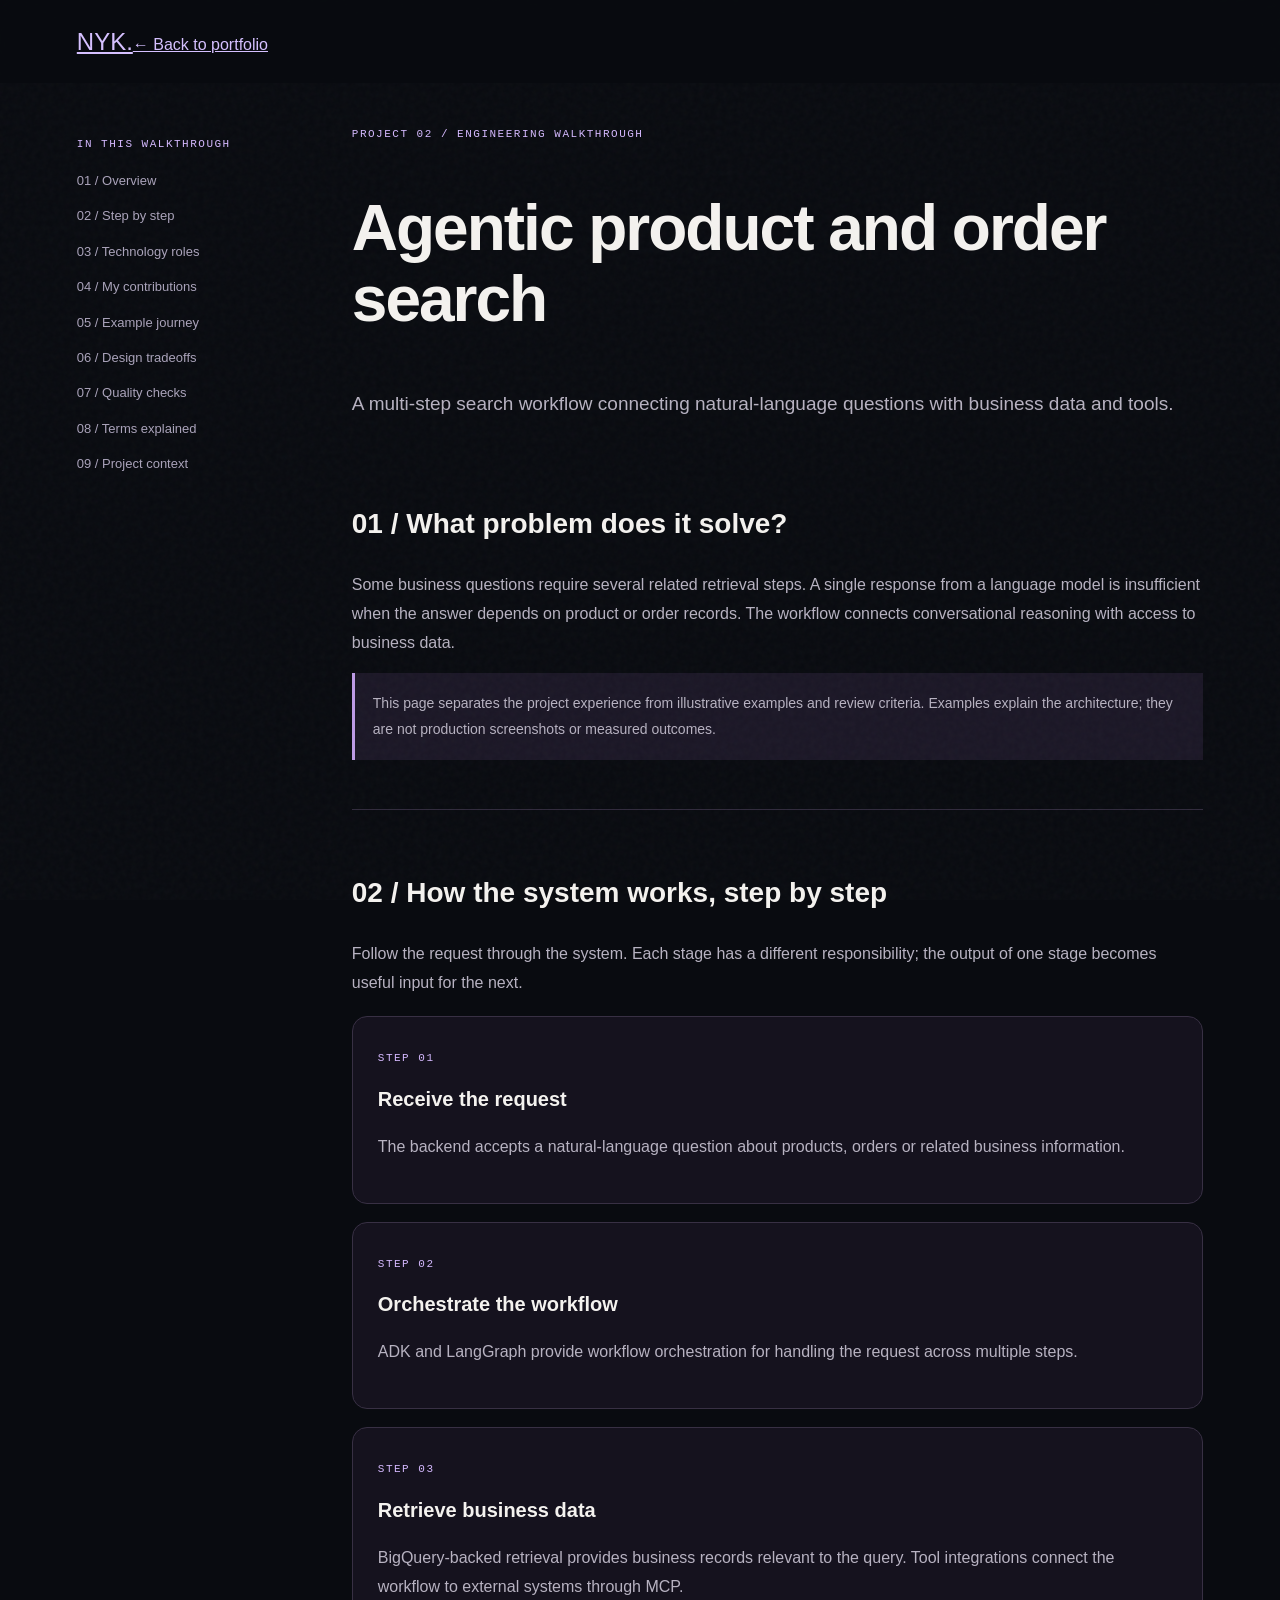
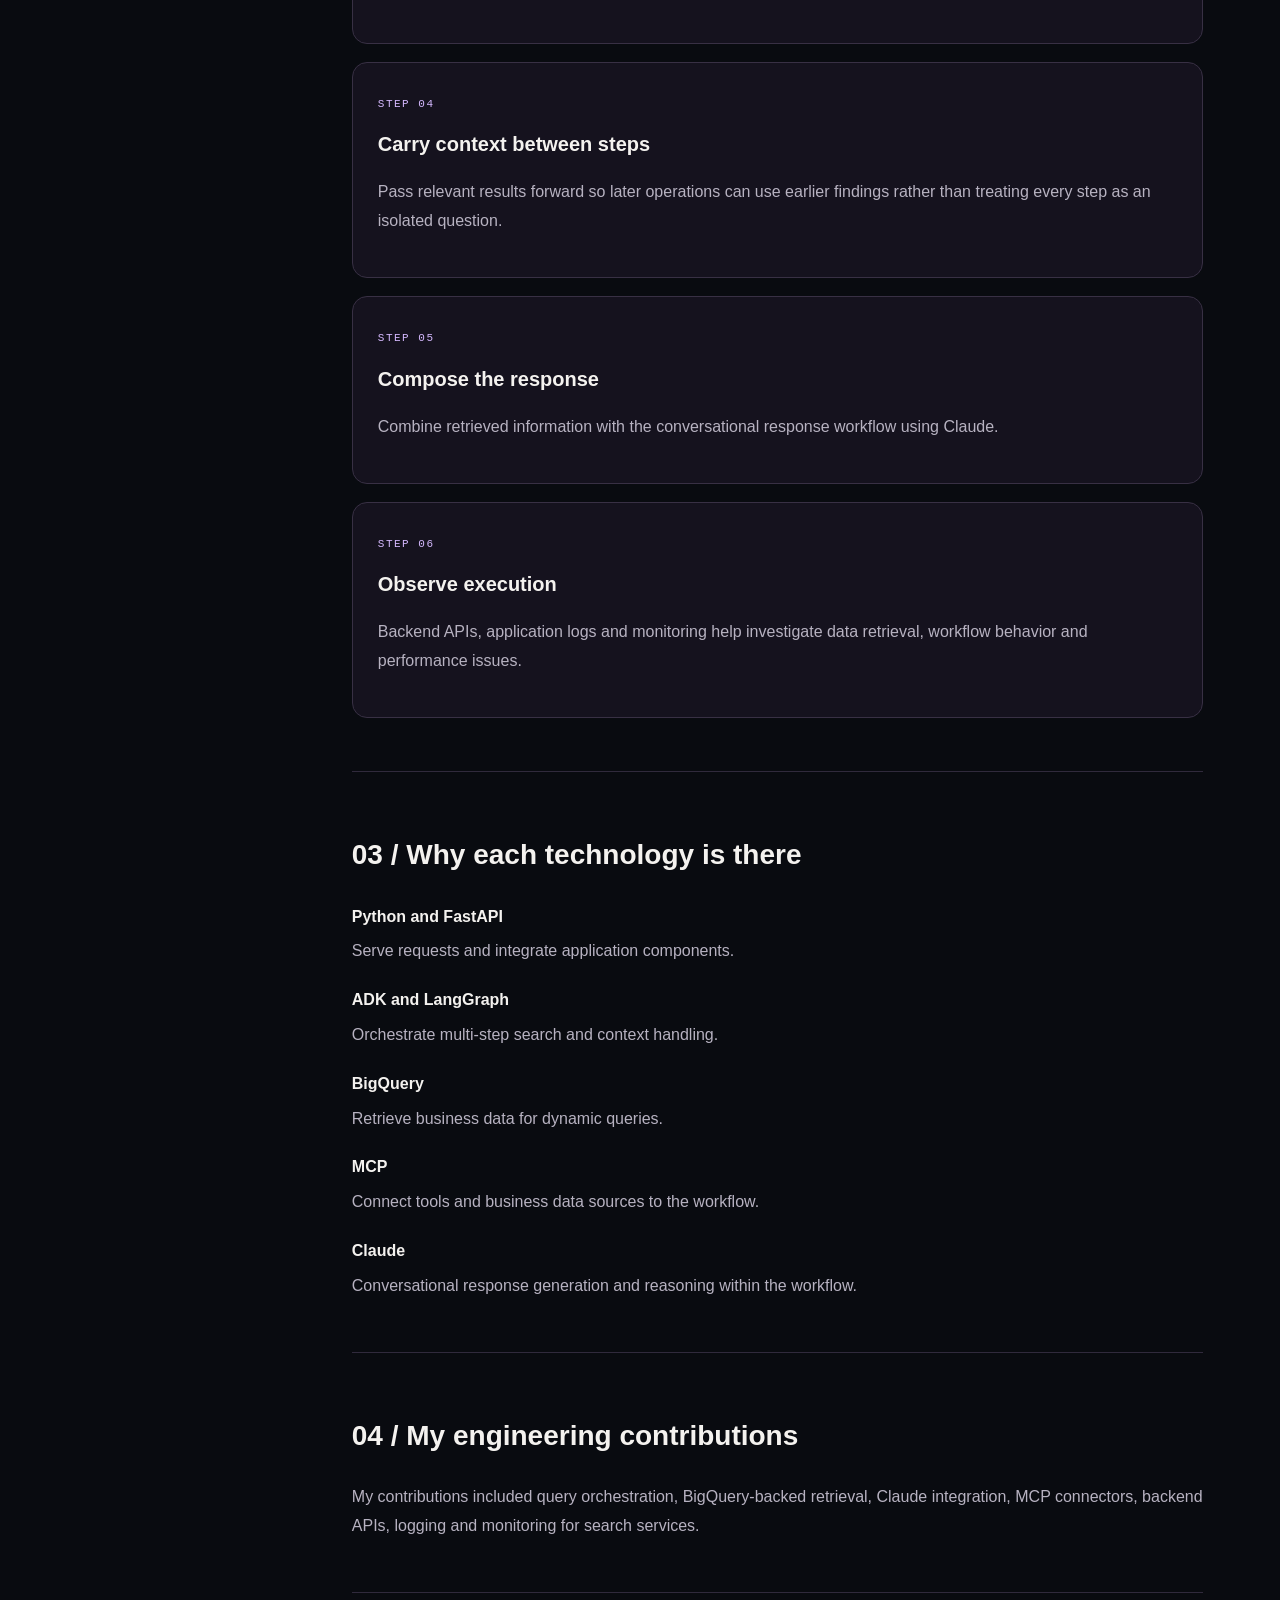
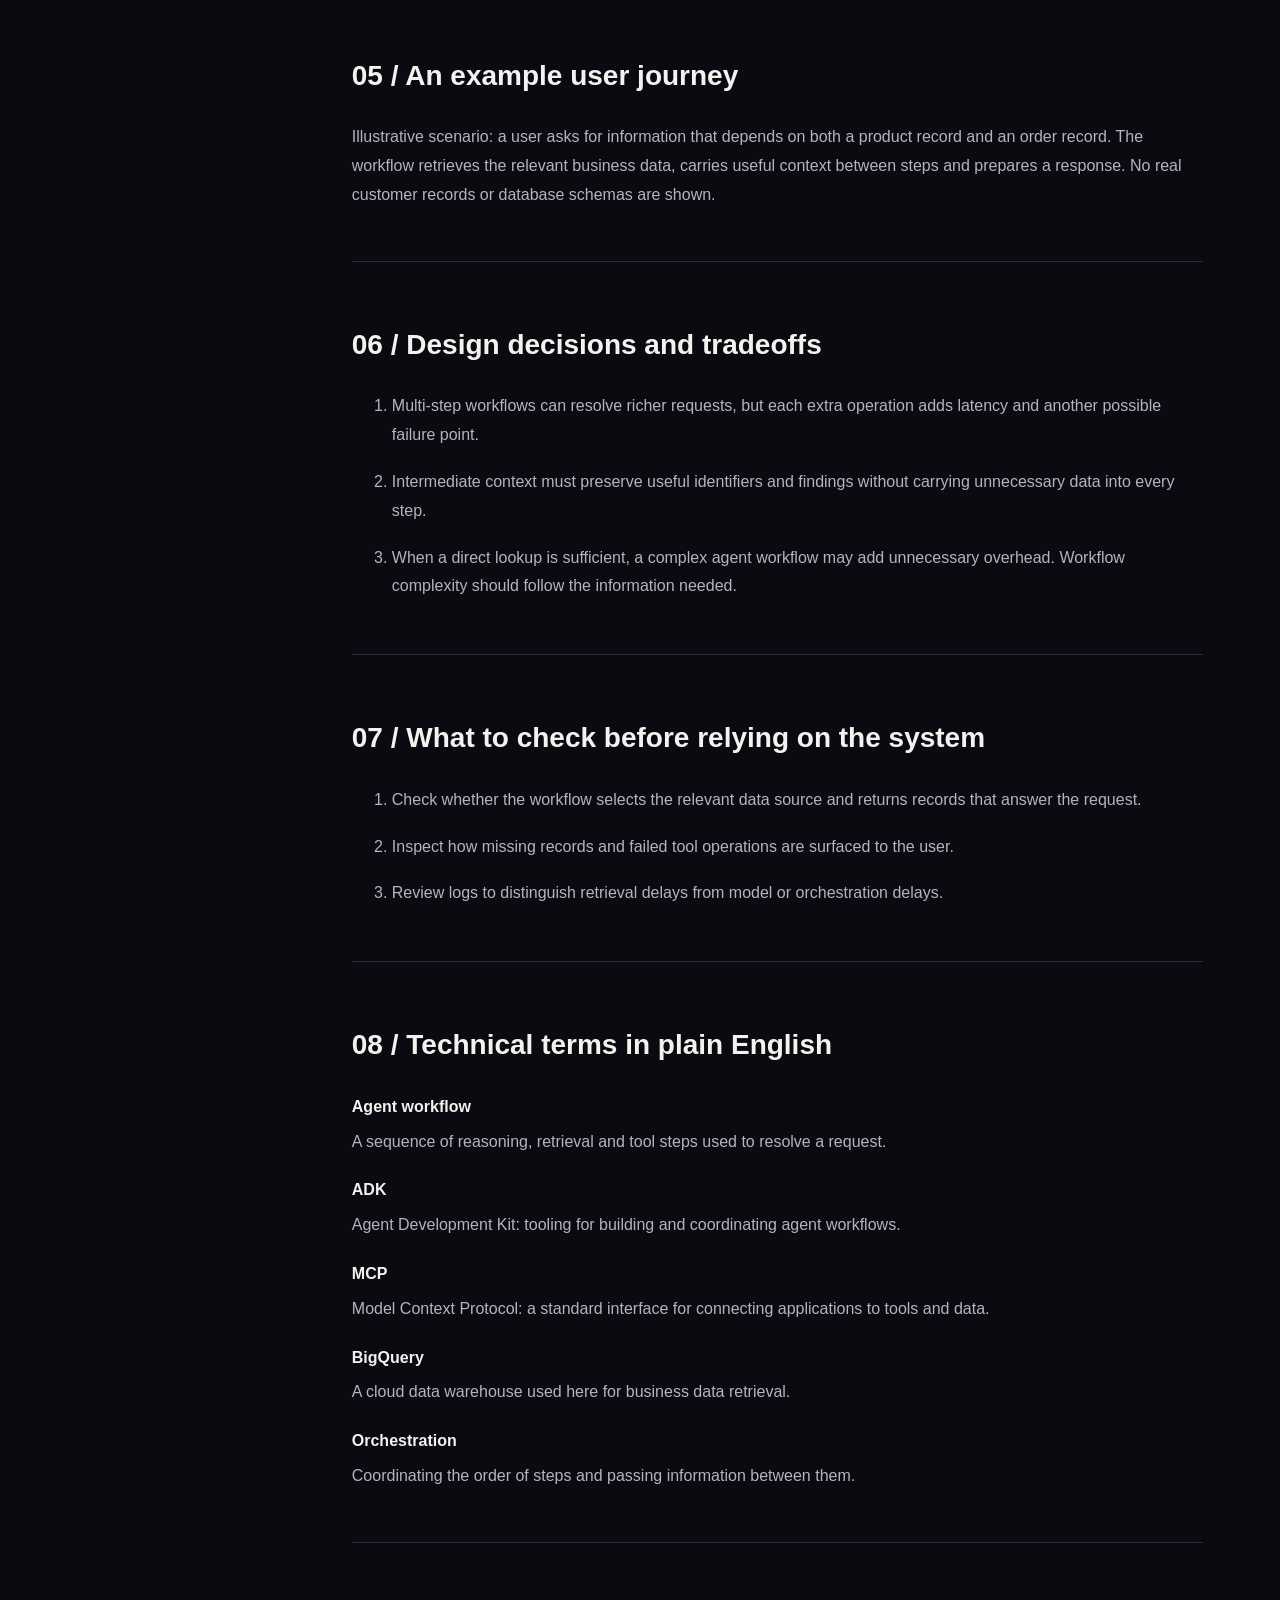
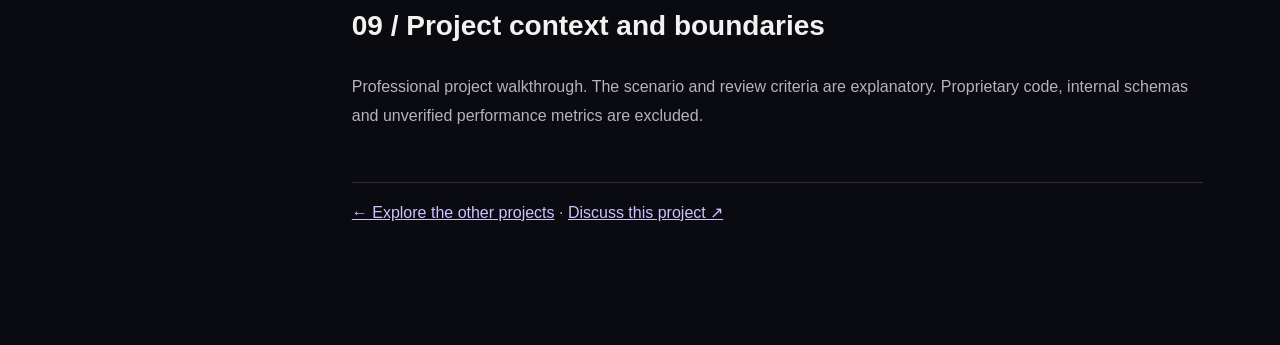
==== agentic-search.html @ 3a94a44a "Add detailed agentic-search walkthrough" ====
<!doctype html><html lang="en"><head><meta charset="utf-8"><meta name="viewport" content="width=device-width,initial-scale=1"><title>Agentic product and order search | Neeli Yaswanth Kumar</title><link rel="stylesheet" href="premium.css"><style>body{margin:0;color:#f4f2ef;background:#090b10;font:16px/1.8 Arial,sans-serif}a{color:#d5c0ff}.layout{max-width:1180px;margin:auto;padding:45px 6% 100px;display:grid;grid-template-columns:210px 1fr;gap:65px}aside{position:sticky;top:35px;align-self:start}aside a{display:block;text-decoration:none;font-size:13px;margin:12px 0;color:#aaa3ba}article h1{font-size:clamp(38px,5vw,65px);line-height:1.1;letter-spacing:-2px}article h2{font-size:28px;margin-bottom:22px}article section{padding:35px 0;border-bottom:1px solid #302a3c}p,dd,li{color:#b7b2c1}.step{border:1px solid #383044;border-radius:15px;padding:25px;margin:18px 0;background:#15121e}.step h3{font-size:20px;margin:10px 0}.label{font:11px monospace;color:#d5b9ff;letter-spacing:1.5px}dt{font-weight:bold;margin-top:20px}dd{margin:6px 0}.summary{font-size:19px}.note{background:#1b1726;border-left:3px solid #bd9be6;padding:18px;font-size:14px}@media(max-width:750px){.layout{display:block;padding:28px 6%}aside{position:static;border-bottom:1px solid #302a3c;padding-bottom:20px}aside a{display:inline-block;margin:7px 12px 7px 0}}</style></head><body><nav><a class="brand" href="index.html">NYK.</a><a href="index.html#work">← Back to portfolio</a></nav><div class="layout"><aside><span class="label">IN THIS WALKTHROUGH</span><a href="#overview">01 / Overview</a><a href="#workflow">02 / Step by step</a><a href="#technology">03 / Technology roles</a><a href="#contributions">04 / My contributions</a><a href="#example">05 / Example journey</a><a href="#tradeoffs">06 / Design tradeoffs</a><a href="#review">07 / Quality checks</a><a href="#glossary">08 / Terms explained</a><a href="#scope">09 / Project context</a></aside><article><div class="label">PROJECT 02 / ENGINEERING WALKTHROUGH</div><h1>Agentic product and order search</h1><p class="summary">A multi-step search workflow connecting natural-language questions with business data and tools.</p><section id="overview"><h2>01 / What problem does it solve?</h2><p>Some business questions require several related retrieval steps. A single response from a language model is insufficient when the answer depends on product or order records. The workflow connects conversational reasoning with access to business data.</p><p class="note">This page separates the project experience from illustrative examples and review criteria. Examples explain the architecture; they are not production screenshots or measured outcomes.</p></section><section id="workflow"><h2>02 / How the system works, step by step</h2><p>Follow the request through the system. Each stage has a different responsibility; the output of one stage becomes useful input for the next.</p><div class="step"><span class="label">STEP 01</span><h3>Receive the request</h3><p>The backend accepts a natural-language question about products, orders or related business information.</p></div><div class="step"><span class="label">STEP 02</span><h3>Orchestrate the workflow</h3><p>ADK and LangGraph provide workflow orchestration for handling the request across multiple steps.</p></div><div class="step"><span class="label">STEP 03</span><h3>Retrieve business data</h3><p>BigQuery-backed retrieval provides business records relevant to the query. Tool integrations connect the workflow to external systems through MCP.</p></div><div class="step"><span class="label">STEP 04</span><h3>Carry context between steps</h3><p>Pass relevant results forward so later operations can use earlier findings rather than treating every step as an isolated question.</p></div><div class="step"><span class="label">STEP 05</span><h3>Compose the response</h3><p>Combine retrieved information with the conversational response workflow using Claude.</p></div><div class="step"><span class="label">STEP 06</span><h3>Observe execution</h3><p>Backend APIs, application logs and monitoring help investigate data retrieval, workflow behavior and performance issues.</p></div></section><section id="technology"><h2>03 / Why each technology is there</h2><dl><dt>Python and FastAPI</dt><dd>Serve requests and integrate application components.</dd><dt>ADK and LangGraph</dt><dd>Orchestrate multi-step search and context handling.</dd><dt>BigQuery</dt><dd>Retrieve business data for dynamic queries.</dd><dt>MCP</dt><dd>Connect tools and business data sources to the workflow.</dd><dt>Claude</dt><dd>Conversational response generation and reasoning within the workflow.</dd></dl></section><section id="contributions"><h2>04 / My engineering contributions</h2><p>My contributions included query orchestration, BigQuery-backed retrieval, Claude integration, MCP connectors, backend APIs, logging and monitoring for search services.</p></section><section id="example"><h2>05 / An example user journey</h2><p>Illustrative scenario: a user asks for information that depends on both a product record and an order record. The workflow retrieves the relevant business data, carries useful context between steps and prepares a response. No real customer records or database schemas are shown.</p></section><section id="tradeoffs"><h2>06 / Design decisions and tradeoffs</h2><ol><li style="margin-bottom:18px">Multi-step workflows can resolve richer requests, but each extra operation adds latency and another possible failure point.</li><li style="margin-bottom:18px">Intermediate context must preserve useful identifiers and findings without carrying unnecessary data into every step.</li><li style="margin-bottom:18px">When a direct lookup is sufficient, a complex agent workflow may add unnecessary overhead. Workflow complexity should follow the information needed.</li></ol></section><section id="review"><h2>07 / What to check before relying on the system</h2><ol><li style="margin-bottom:18px">Check whether the workflow selects the relevant data source and returns records that answer the request.</li><li style="margin-bottom:18px">Inspect how missing records and failed tool operations are surfaced to the user.</li><li style="margin-bottom:18px">Review logs to distinguish retrieval delays from model or orchestration delays.</li></ol></section><section id="glossary"><h2>08 / Technical terms in plain English</h2><dl><dt>Agent workflow</dt><dd>A sequence of reasoning, retrieval and tool steps used to resolve a request.</dd><dt>ADK</dt><dd>Agent Development Kit: tooling for building and coordinating agent workflows.</dd><dt>MCP</dt><dd>Model Context Protocol: a standard interface for connecting applications to tools and data.</dd><dt>BigQuery</dt><dd>A cloud data warehouse used here for business data retrieval.</dd><dt>Orchestration</dt><dd>Coordinating the order of steps and passing information between them.</dd></dl></section><section id="scope"><h2>09 / Project context and boundaries</h2><p>Professional project walkthrough. The scenario and review criteria are explanatory. Proprietary code, internal schemas and unverified performance metrics are excluded.</p></section><p><a href="index.html#work">← Explore the other projects</a> · <a href="mailto:kyaswanthneeli@gmail.com">Discuss this project ↗</a></p></article></div></body></html>
---- premium.css ----
:root{--bg:#090b10;--paper:#f4f2ef;--muted:#9a9eac;--line:#252936;--lime:#c9b8ff}body{background:radial-gradient(ellipse at 82% 8%,#27203d80,transparent 33%),var(--bg);font-family:Arial,sans-serif}body:before{content:'';position:fixed;inset:0;pointer-events:none;opacity:.08;background-image:url("data:image/svg+xml,%3Csvg viewBox='0 0 180 180' xmlns='http://www.w3.org/2000/svg'%3E%3Cfilter id='n'%3E%3CfeTurbulence type='fractalNoise' baseFrequency='.9' numOctaves='3' stitchTiles='stitch'/%3E%3C/filter%3E%3Crect width='100%25' height='100%25' opacity='.4' filter='url(%23n)'/%3E%3C/svg%3E")}nav{position:sticky;top:0;z-index:10;background:#090b10d9;backdrop-filter:blur(20px);padding:20px 6%}.brand{font-size:24px}nav a:hover{color:var(--lime)}.hero{min-height:730px;padding:100px 0 90px;gap:45px;position:relative}h1{font-size:clamp(52px,6.4vw,88px);line-height:1.02;letter-spacing:-4px}h1 em{color:#d5c8fd}h2{font-size:44px}p{line-height:1.8}.intro{font-size:17px}.eyebrow{font-size:11px;letter-spacing:2px}.primary{background:#e3d9ff;border-color:#e3d9ff}.button{border-radius:50px;padding:13px 24px;transition:transform .25s,background .25s}.button:hover{transform:translateY(-3px);background:#292436;color:white}.button.primary:hover{background:white;color:#15101e}.system{position:relative;background:linear-gradient(145deg,#242332c9,#11141eee);border-color:#50445e;box-shadow:0 35px 100px #0008;border-radius:24px;padding:32px;animation:levitate 8s ease-in-out infinite;isolation:isolate}.system:before{content:'';position:absolute;inset:-60px;background:radial-gradient(ellipse,#9377df35,transparent 65%);z-index:-1;filter:blur(25px)}.systemheader{font-size:10px}.node{background:#ffffff05;border:1px solid #ffffff13;padding:17px 15px;border-radius:9px;font-size:11px;box-shadow:0 5px 18px #0002}.node span{color:var(--lime);font-size:9px;float:right}.connector{color:#6b5c8b}.float-chip{position:absolute;padding:10px 15px;background:#1c1b28ee;border:1px solid #63537b;border-radius:10px;box-shadow:0 12px 30px #0006;font:11px monospace;color:#ddd0ff;animation:levitate 6s ease-in-out infinite}.chip-a{top:-20px;right:-15px}.chip-b{bottom:20px;left:-30px;animation-delay:-3s}.strip{padding:28px 0;letter-spacing:1px;font-size:10px}.strip span:first-child{color:#e0d5ff}section{padding:100px 0}.sectiontop{gap:35px}.work{grid-template-columns:40px 1fr 1.05fr;border:1px solid var(--line);border-radius:18px;background:linear-gradient(120deg,#171821,#10121a);padding:34px;margin:18px 0;transition:border-color .3s,transform .3s}.work:hover{border-color:#68527e;transform:translateY(-4px)}.work h3{font-size:27px;letter-spacing:-.8px}.work li{color:var(--muted);font-size:14px;margin-bottom:10px}.work ul{padding-left:17px}.tag{border-color:#393345;background:#25213266;color:#c2bacf;padding:5px 10px}.number{font-size:12px}summary{font-size:13px;color:#dbc9ff;cursor:pointer}details p{font:12px/1.9 monospace}.demo{background:linear-gradient(140deg,#211e31,#13151f);border:1px solid #493d5a;border-radius:22px;padding:40px;display:grid;grid-template-columns:1fr 1fr;gap:45px}.queries{display:flex;gap:8px;flex-wrap:wrap}.queries button{background:transparent;color:var(--paper);border:1px solid #514762;padding:10px;border-radius:9px;font-size:12px;transition:.2s}.queries button.active{background:var(--lime);color:#171122}#answer{padding-left:28px;border-left:2px solid #bca0ee;align-self:center}.timeline{display:grid;grid-template-columns:1fr 1fr;gap:50px}.timeline article{border-left:1px solid #6a5685;padding-left:25px}.timeline h3{margin-top:18px}.timeline strong{font-size:13px;color:#c2b8cd}.skills{padding-top:30px}.contact{padding:110px 0 130px;position:relative}.contact h2{font-size:56px;max-width:850px;letter-spacing:-2px}.contact .email{display:inline-block;margin:18px 0 10px;color:#e1cfff;font-size:24px}footer{border-top:1px solid var(--line);padding:25px 0 100px;display:flex;justify-content:space-between;font:10px monospace;color:var(--muted)}.dock{position:fixed;bottom:22px;left:50%;transform:translateX(-50%);z-index:30;display:flex;gap:6px;background:#1b1b28dd;border:1px solid #5d4c6b;border-radius:50px;padding:7px;backdrop-filter:blur(20px);box-shadow:0 12px 45px #0008}.dock a{padding:9px 17px;font-size:12px;white-space:nowrap;border-radius:30px}.dock a:hover{background:#d5c2fb;color:#15101e}.reveal{opacity:0;transform:translateY(22px);transition:opacity .7s,transform .7s}.reveal.visible{opacity:1;transform:none}.case-btn{border:0;border-bottom:1px solid #7c629c;background:none;color:#d8bffc;font-size:13px;padding:9px 0;margin-top:18px}.case-dialog{color:var(--paper);background:#15141e;border:1px solid #695179;border-radius:20px;width:min(720px,90vw);max-height:85vh;padding:38px;box-shadow:0 50px 150px #000a}.case-dialog::backdrop{background:#05050bd9;backdrop-filter:blur(10px)}.case-dialog h2{font-size:32px;margin-top:10px}.case-dialog h4{color:#cfb6ef;margin:24px 0 6px;font:11px monospace;letter-spacing:1px}.case-dialog p{font-size:14px}.close-dialog{float:right;border:1px solid #56455e;background:transparent;color:white;border-radius:50%;width:35px;height:35px}.progress{position:fixed;top:0;left:0;height:2px;background:#d5b9ff;z-index:50;width:0}@keyframes levitate{0%,100%{transform:translateY(0) rotate(1deg)}50%{transform:translateY(-12px) rotate(-1deg)}}@media(max-width:760px){.hero{min-height:auto;padding:65px 0;grid-template-columns:1fr;gap:65px}h1{font-size:56px;letter-spacing:-2.8px}h2{font-size:34px}.system{margin:0 15px}.strip{gap:16px;flex-wrap:wrap;font-size:9px}.sectiontop{display:block}.work{grid-template-columns:1fr;padding:25px;gap:18px}.work .number{display:none}.demo{grid-template-columns:1fr;padding:25px;gap:25px}.timeline{grid-template-columns:1fr;gap:35px}.contact h2{font-size:38px}.contact .email{font-size:18px}.dock a{padding:8px 12px;font-size:11px}section{padding:65px 0}nav div{gap:18px}.chip-b{left:-20px}.case-dialog{padding:25px}}@media(prefers-reduced-motion:reduce){html{scroll-behavior:auto}*,*:before{animation:none!important;transition:none!important}.reveal{opacity:1;transform:none}}
nav.dock{top:auto;width:max-content;height:auto;min-height:0;justify-content:center}nav.dock a{line-height:1.4}.hero>div:first-child{min-width:0}.hero h1{font-size:clamp(48px,5.4vw,76px)}:focus-visible{outline:2px solid #d5b9ff;outline-offset:5px}section[id],.contact[id]{scroll-margin-top:90px}
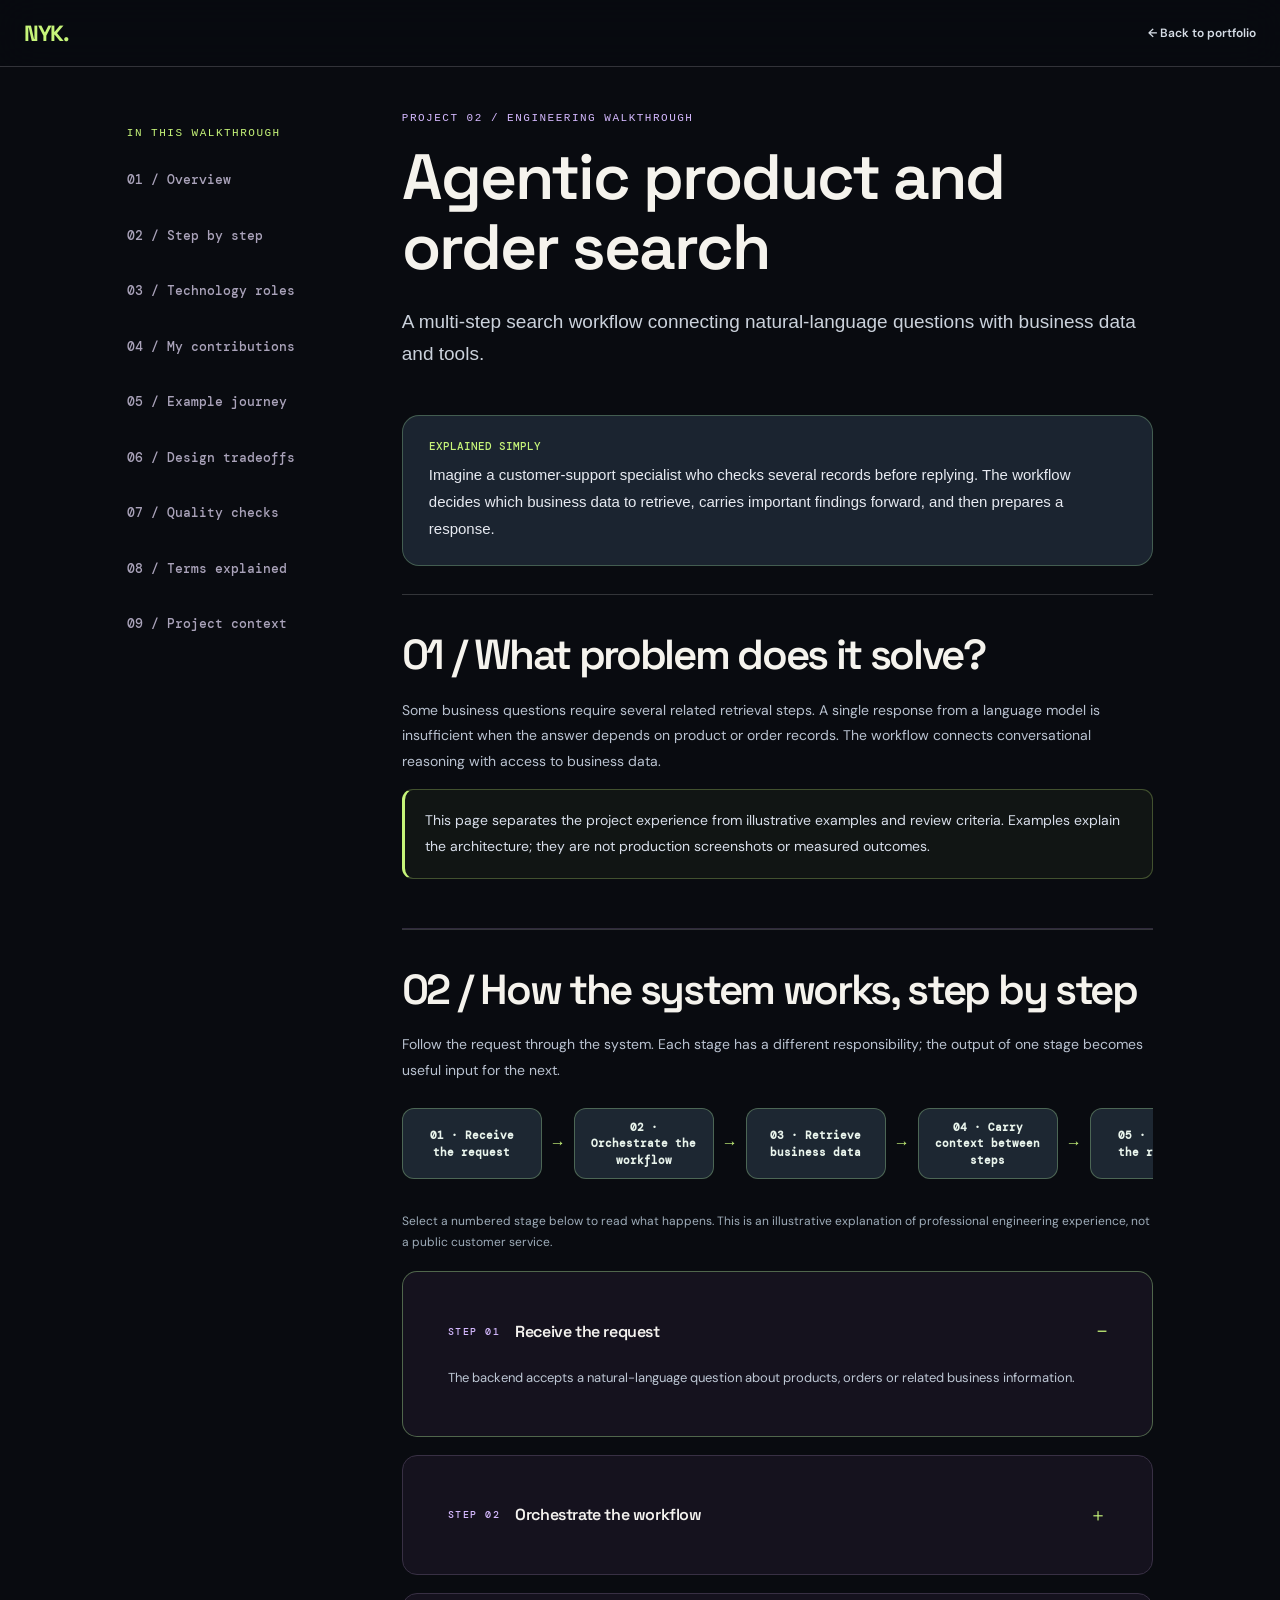
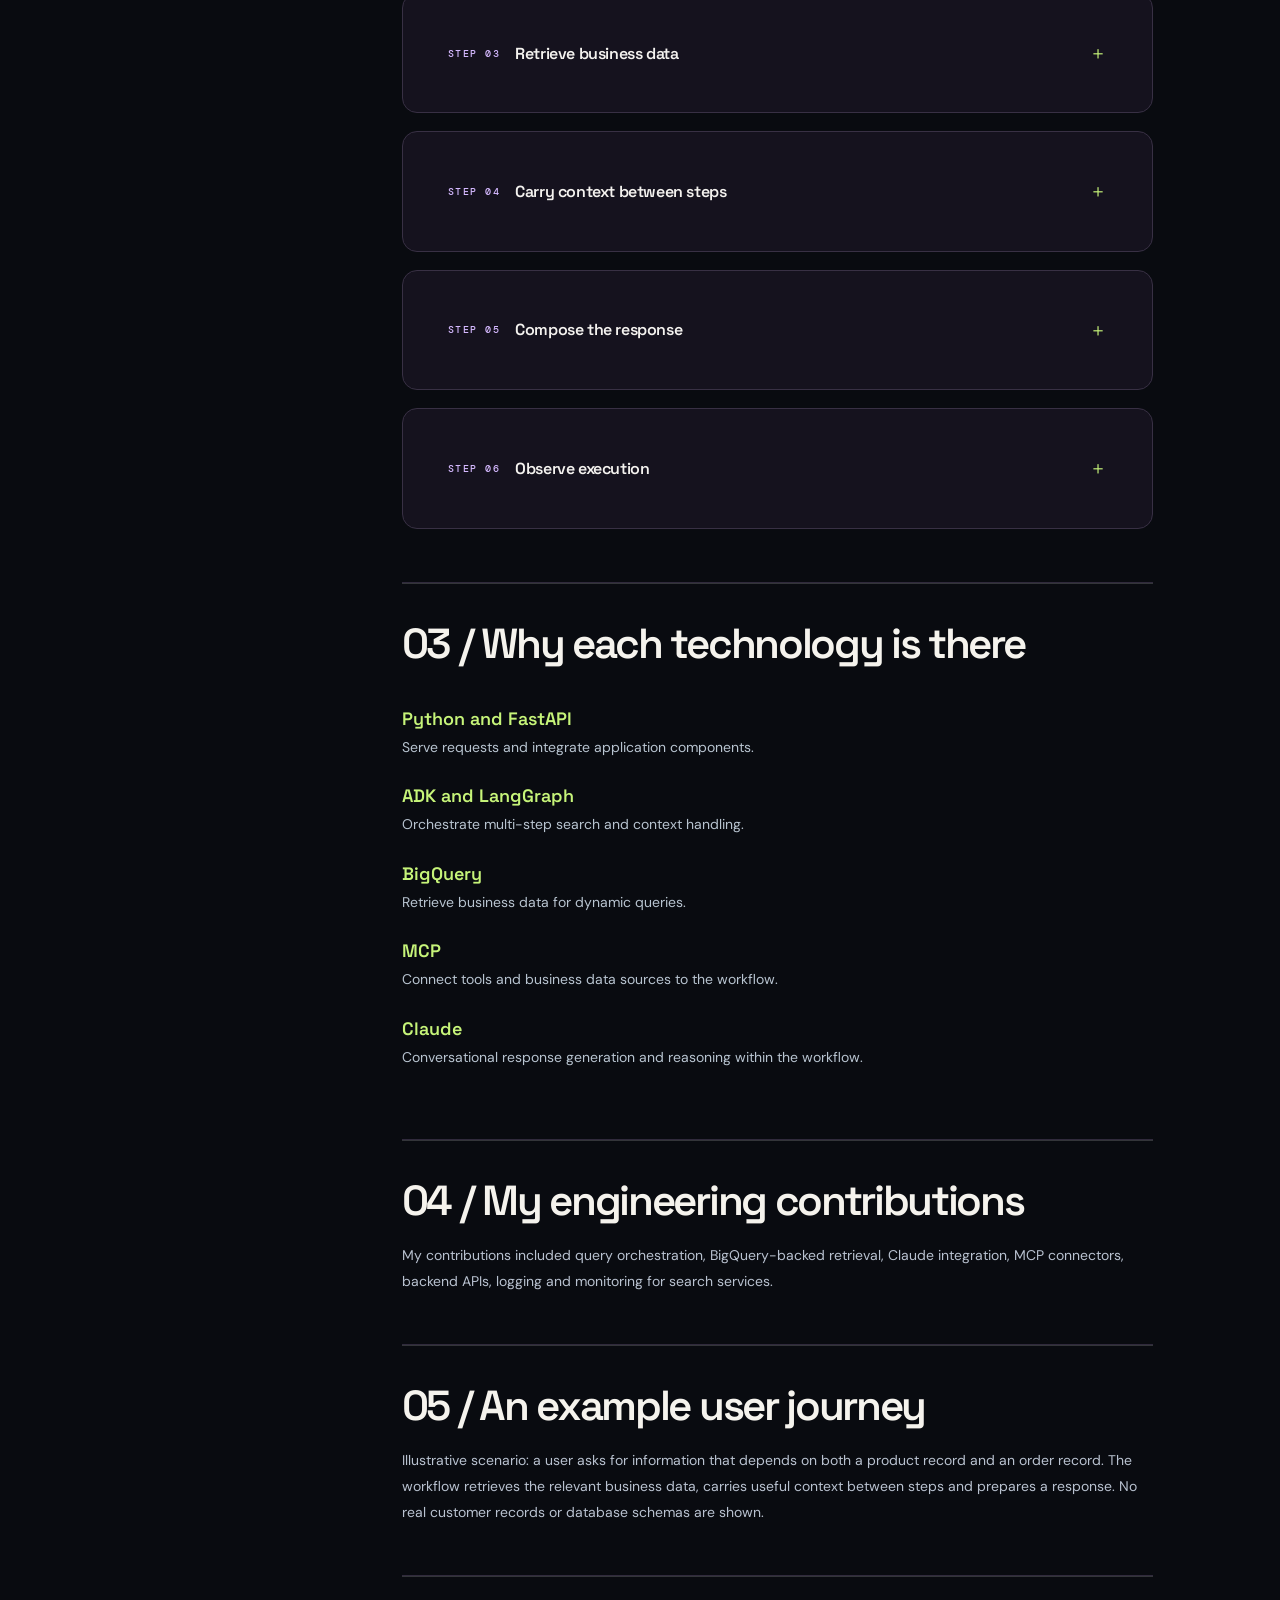
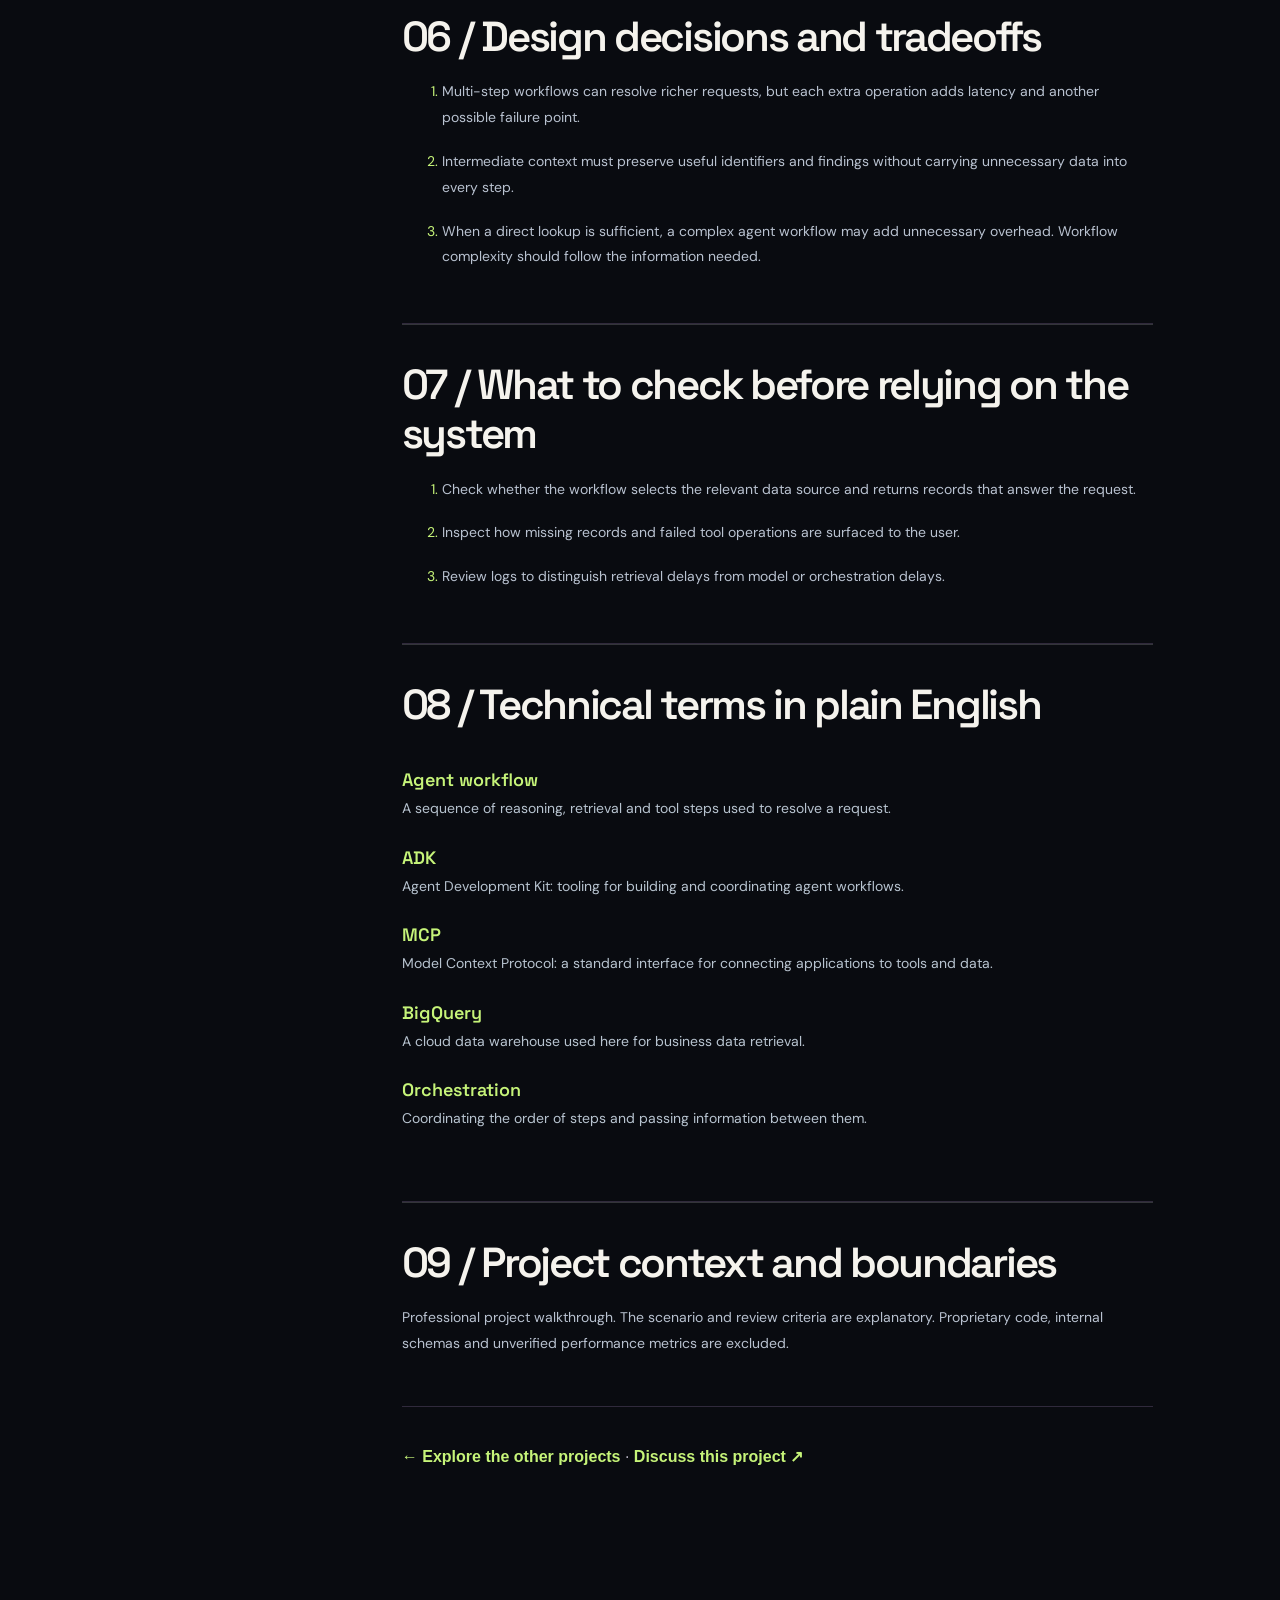
==== commit 2be88a48: "portfolio: add clear expandable architecture and examples to professional project case study" ====
--- a/agentic-search.html
+++ b/agentic-search.html
@@ -1 +1 @@
-<!doctype html><html lang="en"><head><meta charset="utf-8"><meta name="viewport" content="width=device-width,initial-scale=1"><title>Agentic product and order search | Neeli Yaswanth Kumar</title><link rel="stylesheet" href="premium.css"><style>body{margin:0;color:#f4f2ef;background:#090b10;font:16px/1.8 Arial,sans-serif}a{color:#d5c0ff}.layout{max-width:1180px;margin:auto;padding:45px 6% 100px;display:grid;grid-template-columns:210px 1fr;gap:65px}aside{position:sticky;top:35px;align-self:start}aside a{display:block;text-decoration:none;font-size:13px;margin:12px 0;color:#aaa3ba}article h1{font-size:clamp(38px,5vw,65px);line-height:1.1;letter-spacing:-2px}article h2{font-size:28px;margin-bottom:22px}article section{padding:35px 0;border-bottom:1px solid #302a3c}p,dd,li{color:#b7b2c1}.step{border:1px solid #383044;border-radius:15px;padding:25px;margin:18px 0;background:#15121e}.step h3{font-size:20px;margin:10px 0}.label{font:11px monospace;color:#d5b9ff;letter-spacing:1.5px}dt{font-weight:bold;margin-top:20px}dd{margin:6px 0}.summary{font-size:19px}.note{background:#1b1726;border-left:3px solid #bd9be6;padding:18px;font-size:14px}@media(max-width:750px){.layout{display:block;padding:28px 6%}aside{position:static;border-bottom:1px solid #302a3c;padding-bottom:20px}aside a{display:inline-block;margin:7px 12px 7px 0}}</style></head><body><nav><a class="brand" href="index.html">NYK.</a><a href="index.html#work">← Back to portfolio</a></nav><div class="layout"><aside><span class="label">IN THIS WALKTHROUGH</span><a href="#overview">01 / Overview</a><a href="#workflow">02 / Step by step</a><a href="#technology">03 / Technology roles</a><a href="#contributions">04 / My contributions</a><a href="#example">05 / Example journey</a><a href="#tradeoffs">06 / Design tradeoffs</a><a href="#review">07 / Quality checks</a><a href="#glossary">08 / Terms explained</a><a href="#scope">09 / Project context</a></aside><article><div class="label">PROJECT 02 / ENGINEERING WALKTHROUGH</div><h1>Agentic product and order search</h1><p class="summary">A multi-step search workflow connecting natural-language questions with business data and tools.</p><section id="overview"><h2>01 / What problem does it solve?</h2><p>Some business questions require several related retrieval steps. A single response from a language model is insufficient when the answer depends on product or order records. The workflow connects conversational reasoning with access to business data.</p><p class="note">This page separates the project experience from illustrative examples and review criteria. Examples explain the architecture; they are not production screenshots or measured outcomes.</p></section><section id="workflow"><h2>02 / How the system works, step by step</h2><p>Follow the request through the system. Each stage has a different responsibility; the output of one stage becomes useful input for the next.</p><div class="step"><span class="label">STEP 01</span><h3>Receive the request</h3><p>The backend accepts a natural-language question about products, orders or related business information.</p></div><div class="step"><span class="label">STEP 02</span><h3>Orchestrate the workflow</h3><p>ADK and LangGraph provide workflow orchestration for handling the request across multiple steps.</p></div><div class="step"><span class="label">STEP 03</span><h3>Retrieve business data</h3><p>BigQuery-backed retrieval provides business records relevant to the query. Tool integrations connect the workflow to external systems through MCP.</p></div><div class="step"><span class="label">STEP 04</span><h3>Carry context between steps</h3><p>Pass relevant results forward so later operations can use earlier findings rather than treating every step as an isolated question.</p></div><div class="step"><span class="label">STEP 05</span><h3>Compose the response</h3><p>Combine retrieved information with the conversational response workflow using Claude.</p></div><div class="step"><span class="label">STEP 06</span><h3>Observe execution</h3><p>Backend APIs, application logs and monitoring help investigate data retrieval, workflow behavior and performance issues.</p></div></section><section id="technology"><h2>03 / Why each technology is there</h2><dl><dt>Python and FastAPI</dt><dd>Serve requests and integrate application components.</dd><dt>ADK and LangGraph</dt><dd>Orchestrate multi-step search and context handling.</dd><dt>BigQuery</dt><dd>Retrieve business data for dynamic queries.</dd><dt>MCP</dt><dd>Connect tools and business data sources to the workflow.</dd><dt>Claude</dt><dd>Conversational response generation and reasoning within the workflow.</dd></dl></section><section id="contributions"><h2>04 / My engineering contributions</h2><p>My contributions included query orchestration, BigQuery-backed retrieval, Claude integration, MCP connectors, backend APIs, logging and monitoring for search services.</p></section><section id="example"><h2>05 / An example user journey</h2><p>Illustrative scenario: a user asks for information that depends on both a product record and an order record. The workflow retrieves the relevant business data, carries useful context between steps and prepares a response. No real customer records or database schemas are shown.</p></section><section id="tradeoffs"><h2>06 / Design decisions and tradeoffs</h2><ol><li style="margin-bottom:18px">Multi-step workflows can resolve richer requests, but each extra operation adds latency and another possible failure point.</li><li style="margin-bottom:18px">Intermediate context must preserve useful identifiers and findings without carrying unnecessary data into every step.</li><li style="margin-bottom:18px">When a direct lookup is sufficient, a complex agent workflow may add unnecessary overhead. Workflow complexity should follow the information needed.</li></ol></section><section id="review"><h2>07 / What to check before relying on the system</h2><ol><li style="margin-bottom:18px">Check whether the workflow selects the relevant data source and returns records that answer the request.</li><li style="margin-bottom:18px">Inspect how missing records and failed tool operations are surfaced to the user.</li><li style="margin-bottom:18px">Review logs to distinguish retrieval delays from model or orchestration delays.</li></ol></section><section id="glossary"><h2>08 / Technical terms in plain English</h2><dl><dt>Agent workflow</dt><dd>A sequence of reasoning, retrieval and tool steps used to resolve a request.</dd><dt>ADK</dt><dd>Agent Development Kit: tooling for building and coordinating agent workflows.</dd><dt>MCP</dt><dd>Model Context Protocol: a standard interface for connecting applications to tools and data.</dd><dt>BigQuery</dt><dd>A cloud data warehouse used here for business data retrieval.</dd><dt>Orchestration</dt><dd>Coordinating the order of steps and passing information between them.</dd></dl></section><section id="scope"><h2>09 / Project context and boundaries</h2><p>Professional project walkthrough. The scenario and review criteria are explanatory. Proprietary code, internal schemas and unverified performance metrics are excluded.</p></section><p><a href="index.html#work">← Explore the other projects</a> · <a href="mailto:kyaswanthneeli@gmail.com">Discuss this project ↗</a></p></article></div></body></html>+<!doctype html><html lang="en"><head><meta charset="utf-8"><meta name="viewport" content="width=device-width,initial-scale=1"><title>Agentic product and order search | Neeli Yaswanth Kumar</title><link rel="preconnect" href="https://fonts.googleapis.com"><link rel="preconnect" href="https://fonts.gstatic.com" crossorigin><link href="https://fonts.googleapis.com/css2?family=DM+Mono:wght@400;500&family=DM+Sans:wght@400;500;600;700&family=Space+Grotesk:wght@400;500;600;700&display=swap" rel="stylesheet"><link rel="stylesheet" href="professional-cases.css?v=1"><style>body{margin:0;color:#f4f2ef;background:#090b10;font:16px/1.8 Arial,sans-serif}a{color:#d5c0ff}.layout{max-width:1180px;margin:auto;padding:45px 6% 100px;display:grid;grid-template-columns:210px 1fr;gap:65px}aside{position:sticky;top:35px;align-self:start}aside a{display:block;text-decoration:none;font-size:13px;margin:12px 0;color:#aaa3ba}article h1{font-size:clamp(38px,5vw,65px);line-height:1.1;letter-spacing:-2px}article h2{font-size:28px;margin-bottom:22px}article section{padding:35px 0;border-bottom:1px solid #302a3c}p,dd,li{color:#b7b2c1}.step{border:1px solid #383044;border-radius:15px;padding:25px;margin:18px 0;background:#15121e}.step h3{font-size:20px;margin:10px 0}.label{font:11px monospace;color:#d5b9ff;letter-spacing:1.5px}dt{font-weight:bold;margin-top:20px}dd{margin:6px 0}.summary{font-size:19px}.note{background:#1b1726;border-left:3px solid #bd9be6;padding:18px;font-size:14px}@media(max-width:750px){.layout{display:block;padding:28px 6%}aside{position:static;border-bottom:1px solid #302a3c;padding-bottom:20px}aside a{display:inline-block;margin:7px 12px 7px 0}}</style></head><body><nav><a class="brand" href="index.html">NYK.</a><a href="index.html#work">← Back to portfolio</a></nav><div class="layout"><aside><span class="label">IN THIS WALKTHROUGH</span><a href="#overview">01 / Overview</a><a href="#workflow">02 / Step by step</a><a href="#technology">03 / Technology roles</a><a href="#contributions">04 / My contributions</a><a href="#example">05 / Example journey</a><a href="#tradeoffs">06 / Design tradeoffs</a><a href="#review">07 / Quality checks</a><a href="#glossary">08 / Terms explained</a><a href="#scope">09 / Project context</a></aside><article><div class="label">PROJECT 02 / ENGINEERING WALKTHROUGH</div><h1>Agentic product and order search</h1><p class="summary">A multi-step search workflow connecting natural-language questions with business data and tools.</p><div class="case-everyday"><strong>EXPLAINED SIMPLY</strong><p>Imagine a customer-support specialist who checks several records before replying. The workflow decides which business data to retrieve, carries important findings forward, and then prepares a response.</p></div><section id="overview"><h2>01 / What problem does it solve?</h2><p>Some business questions require several related retrieval steps. A single response from a language model is insufficient when the answer depends on product or order records. The workflow connects conversational reasoning with access to business data.</p><p class="note">This page separates the project experience from illustrative examples and review criteria. Examples explain the architecture; they are not production screenshots or measured outcomes.</p></section><section id="workflow"><h2>02 / How the system works, step by step</h2><p>Follow the request through the system. Each stage has a different responsibility; the output of one stage becomes useful input for the next.</p><div class="professional-flow" aria-label="Illustrative architecture flow"><span>01 · Receive the request</span><i aria-hidden="true">→</i><span>02 · Orchestrate the workflow</span><i aria-hidden="true">→</i><span>03 · Retrieve business data</span><i aria-hidden="true">→</i><span>04 · Carry context between steps</span><i aria-hidden="true">→</i><span>05 · Compose the response</span><i aria-hidden="true">→</i><span>06 · Observe execution</span></div><p class="professional-flow-note">Select a numbered stage below to read what happens. This is an illustrative explanation of professional engineering experience, not a public customer service.</p><details class="step" open><summary><span class="label">STEP 01</span><strong>Receive the request</strong></summary><p>The backend accepts a natural-language question about products, orders or related business information.</p></details><details class="step"><summary><span class="label">STEP 02</span><strong>Orchestrate the workflow</strong></summary><p>ADK and LangGraph provide workflow orchestration for handling the request across multiple steps.</p></details><details class="step"><summary><span class="label">STEP 03</span><strong>Retrieve business data</strong></summary><p>BigQuery-backed retrieval provides business records relevant to the query. Tool integrations connect the workflow to external systems through MCP.</p></details><details class="step"><summary><span class="label">STEP 04</span><strong>Carry context between steps</strong></summary><p>Pass relevant results forward so later operations can use earlier findings rather than treating every step as an isolated question.</p></details><details class="step"><summary><span class="label">STEP 05</span><strong>Compose the response</strong></summary><p>Combine retrieved information with the conversational response workflow using Claude.</p></details><details class="step"><summary><span class="label">STEP 06</span><strong>Observe execution</strong></summary><p>Backend APIs, application logs and monitoring help investigate data retrieval, workflow behavior and performance issues.</p></details></section><section id="technology"><h2>03 / Why each technology is there</h2><dl><dt>Python and FastAPI</dt><dd>Serve requests and integrate application components.</dd><dt>ADK and LangGraph</dt><dd>Orchestrate multi-step search and context handling.</dd><dt>BigQuery</dt><dd>Retrieve business data for dynamic queries.</dd><dt>MCP</dt><dd>Connect tools and business data sources to the workflow.</dd><dt>Claude</dt><dd>Conversational response generation and reasoning within the workflow.</dd></dl></section><section id="contributions"><h2>04 / My engineering contributions</h2><p>My contributions included query orchestration, BigQuery-backed retrieval, Claude integration, MCP connectors, backend APIs, logging and monitoring for search services.</p></section><section id="example"><h2>05 / An example user journey</h2><p>Illustrative scenario: a user asks for information that depends on both a product record and an order record. The workflow retrieves the relevant business data, carries useful context between steps and prepares a response. No real customer records or database schemas are shown.</p></section><section id="tradeoffs"><h2>06 / Design decisions and tradeoffs</h2><ol><li style="margin-bottom:18px">Multi-step workflows can resolve richer requests, but each extra operation adds latency and another possible failure point.</li><li style="margin-bottom:18px">Intermediate context must preserve useful identifiers and findings without carrying unnecessary data into every step.</li><li style="margin-bottom:18px">When a direct lookup is sufficient, a complex agent workflow may add unnecessary overhead. Workflow complexity should follow the information needed.</li></ol></section><section id="review"><h2>07 / What to check before relying on the system</h2><ol><li style="margin-bottom:18px">Check whether the workflow selects the relevant data source and returns records that answer the request.</li><li style="margin-bottom:18px">Inspect how missing records and failed tool operations are surfaced to the user.</li><li style="margin-bottom:18px">Review logs to distinguish retrieval delays from model or orchestration delays.</li></ol></section><section id="glossary"><h2>08 / Technical terms in plain English</h2><dl><dt>Agent workflow</dt><dd>A sequence of reasoning, retrieval and tool steps used to resolve a request.</dd><dt>ADK</dt><dd>Agent Development Kit: tooling for building and coordinating agent workflows.</dd><dt>MCP</dt><dd>Model Context Protocol: a standard interface for connecting applications to tools and data.</dd><dt>BigQuery</dt><dd>A cloud data warehouse used here for business data retrieval.</dd><dt>Orchestration</dt><dd>Coordinating the order of steps and passing information between them.</dd></dl></section><section id="scope"><h2>09 / Project context and boundaries</h2><p>Professional project walkthrough. The scenario and review criteria are explanatory. Proprietary code, internal schemas and unverified performance metrics are excluded.</p></section><p><a href="index.html#work">← Explore the other projects</a> · <a href="mailto:kyaswanthneeli@gmail.com">Discuss this project ↗</a></p></article></div></body></html>
--- a/professional-cases.css
+++ b/professional-cases.css
@@ -0,0 +1,50 @@
+/* Professional architecture case studies — readable, truthful, interactive explanations */
+:root{--case-bg:#080a10;--case-surface:#171c27;--case-line:#ffffff2c;--case-ink:#f5f3ed;--case-muted:#aeb7c6;--case-accent:#c6f479;color-scheme:dark}
+*{box-sizing:border-box}html{scroll-behavior:smooth;scroll-padding-top:90px}
+body{margin:0;background:radial-gradient(ellipse at 78% 5%,#bc9cff1b,transparent 35%),var(--case-bg);color:var(--case-ink);font:400 15px/1.85 'DM Sans',system-ui,sans-serif;-webkit-font-smoothing:antialiased}
+a{color:inherit;text-decoration:none}
+a:focus-visible,summary:focus-visible{outline:2px solid var(--case-accent);outline-offset:4px}
+nav:not(.dock){position:sticky;top:0;display:flex;align-items:center;justify-content:space-between;gap:25px;z-index:20;padding:19px max(24px,calc((100vw - 1300px)/2));border-bottom:1px solid var(--case-line);background:#080a10e8;backdrop-filter:blur(20px)}
+nav:not(.dock) .brand{font:700 22px 'Space Grotesk',sans-serif;letter-spacing:-.06em;color:var(--case-accent)}
+nav:not(.dock) a:last-child{font:600 12px 'DM Sans',sans-serif;color:#d5dce5}
+nav:not(.dock) a:hover{color:var(--case-accent)}
+.layout{display:grid;grid-template-columns:205px minmax(0,1fr);gap:75px;max-width:1300px;padding:65px 32px 90px;margin:0 auto}
+aside{align-self:start;position:sticky;top:105px;display:grid;gap:12px;padding-top:15px}
+aside .label{color:var(--case-accent);margin-bottom:7px}
+aside a{font:500 11px/1.5 'DM Mono',monospace;color:#a6b3c1;transition:color .15s}
+aside a:hover{color:var(--case-accent)}
+.label{display:block;font:500 11px 'DM Mono',monospace;letter-spacing:.09em;color:var(--case-accent)}
+article{min-width:0}
+article>h1{max-width:960px;font:600 clamp(48px,6vw,80px)/1.05 'Space Grotesk',sans-serif;letter-spacing:-.07em;margin:18px 0 23px;color:var(--case-ink)}
+article>.summary{font-size:19px;line-height:1.7;color:#cbd2dc;max-width:820px;margin-bottom:45px}
+article section{padding:60px 0;border-top:1px solid var(--case-line)}
+article section h2{font:600 clamp(28px,3.7vw,42px)/1.17 'Space Grotesk',sans-serif;letter-spacing:-.055em;color:var(--case-ink);margin:0 0 18px}
+article section p,article section li{font:400 14px/1.85 'DM Sans',sans-serif;color:#b9c2d0}
+article section p{max-width:850px}
+article section li{margin:10px 0}
+article section li::marker{color:var(--case-accent)}
+article .note{padding:18px 20px;border:1px solid #c6f47945;border-left:3px solid var(--case-accent);background:#c6f4790b;border-radius:11px;color:#d8deea}
+article section dl{display:grid;gap:3px;margin:26px 0}
+article section dt{font:600 18px 'Space Grotesk',sans-serif;color:var(--case-accent);margin-top:13px}
+article section dd{color:#b8c4d0;margin:2px 0 9px;font:400 14px/1.75 'DM Sans',sans-serif}
+.professional-flow{display:flex;gap:8px;align-items:stretch;overflow:auto;margin:24px 0;padding-bottom:14px}
+.professional-flow span{flex:1 0 140px;min-height:69px;display:grid;place-items:center;padding:10px 14px;text-align:center;background:#1d2732;color:#e9f4ec;border:1px solid #95c68a66;border-radius:12px;font:600 11px/1.5 'DM Mono',monospace}
+.professional-flow i{color:var(--case-accent);font-size:16px;font-style:normal;align-self:center}
+.professional-flow-note{font:400 12px/1.7 'DM Sans',sans-serif;color:#9eacb9;margin:-6px 0 19px}
+.step{background:#161e2a;border:1px solid var(--case-line);border-radius:13px;margin:10px 0;padding:0;overflow:hidden;animation:none}
+.step[open]{border-color:#a6dd8e69}
+.step summary{list-style:none;display:flex;align-items:center;gap:15px;padding:18px 20px;cursor:pointer}
+.step summary::-webkit-details-marker{display:none}
+.step summary .label{font:500 10px 'DM Mono',monospace;white-space:nowrap}
+.step summary strong{flex:1;font:600 16px 'Space Grotesk',sans-serif;letter-spacing:-.025em}
+.step summary::after{content:"＋";color:var(--case-accent);font-size:18px}
+.step[open] summary::after{content:"−"}
+.step>p{margin:0;padding:0 20px 21px;color:#bdc7d4;font-size:13px;max-width:none}
+article>p:last-child a{color:var(--case-accent);font-weight:700}
+.case-everyday{background:#1b2430;border:1px solid #a5e8a24a;border-radius:17px;padding:23px 26px;margin:28px 0}
+.case-everyday strong{display:block;font:500 11px 'DM Mono',monospace;color:var(--case-accent);margin-bottom:8px}
+.case-everyday p{margin:0;font-size:15px;line-height:1.8;color:#e7eaf1}
+article>p:last-child{padding:20px 0 40px}
+@media(max-width:970px){.layout{grid-template-columns:1fr;gap:10px;padding:35px 25px 65px}aside{position:static;display:flex;gap:19px;overflow:auto;white-space:nowrap;padding:12px 0 21px;border-bottom:1px solid var(--case-line)}aside .label{display:none}aside a{flex-shrink:0}}
+@media(max-width:650px){.layout{padding:27px 17px 60px}nav:not(.dock){padding:15px 17px}article>h1{font-size:clamp(42px,11vw,66px)}article>.summary{font-size:16px}article section{padding:47px 0}article section h2{font-size:30px}.professional-flow span{flex-basis:128px}.step summary{padding:14px 12px;gap:9px}.step summary .label{font-size:9px}.step summary strong{font-size:14px}.step>p{padding:0 13px 16px}.case-everyday{padding:18px}}
+@media(prefers-reduced-motion:reduce){html{scroll-behavior:auto}*,*:before,*:after{animation:none!important;transition:none!important}}
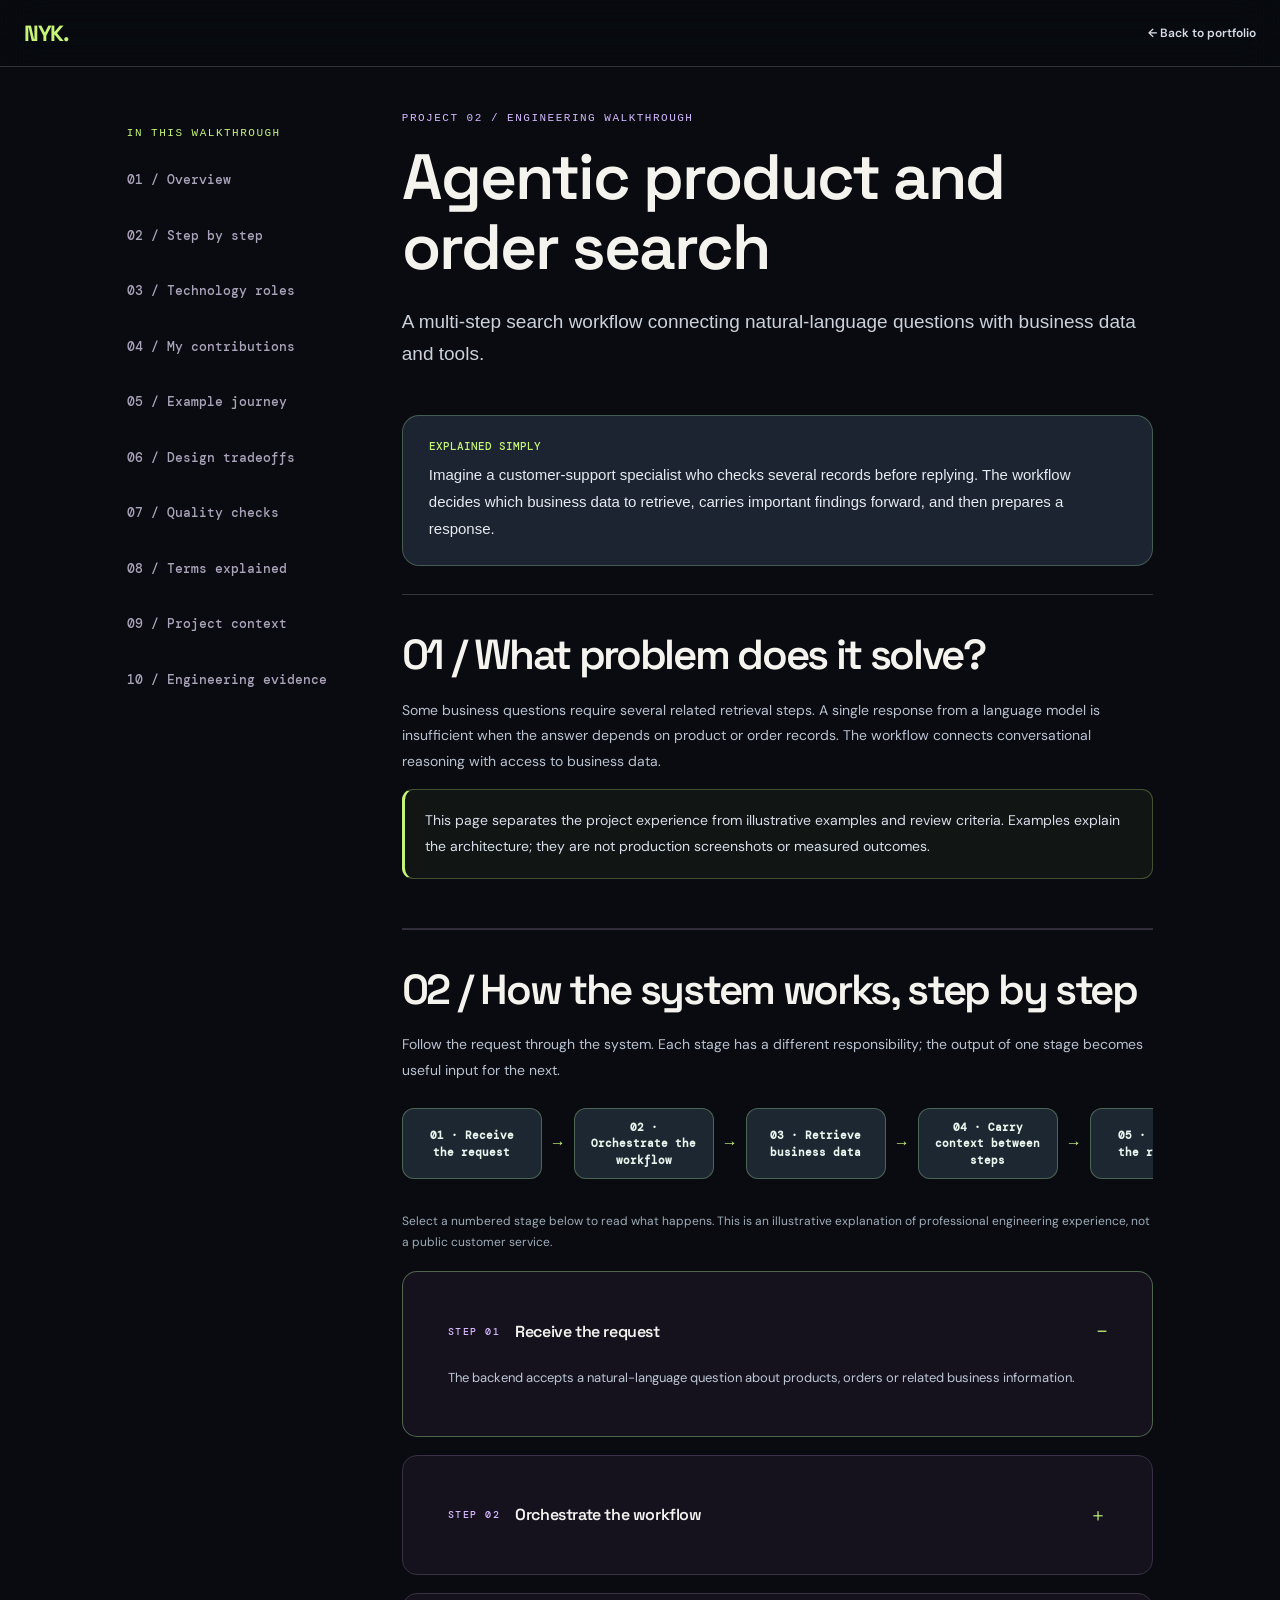
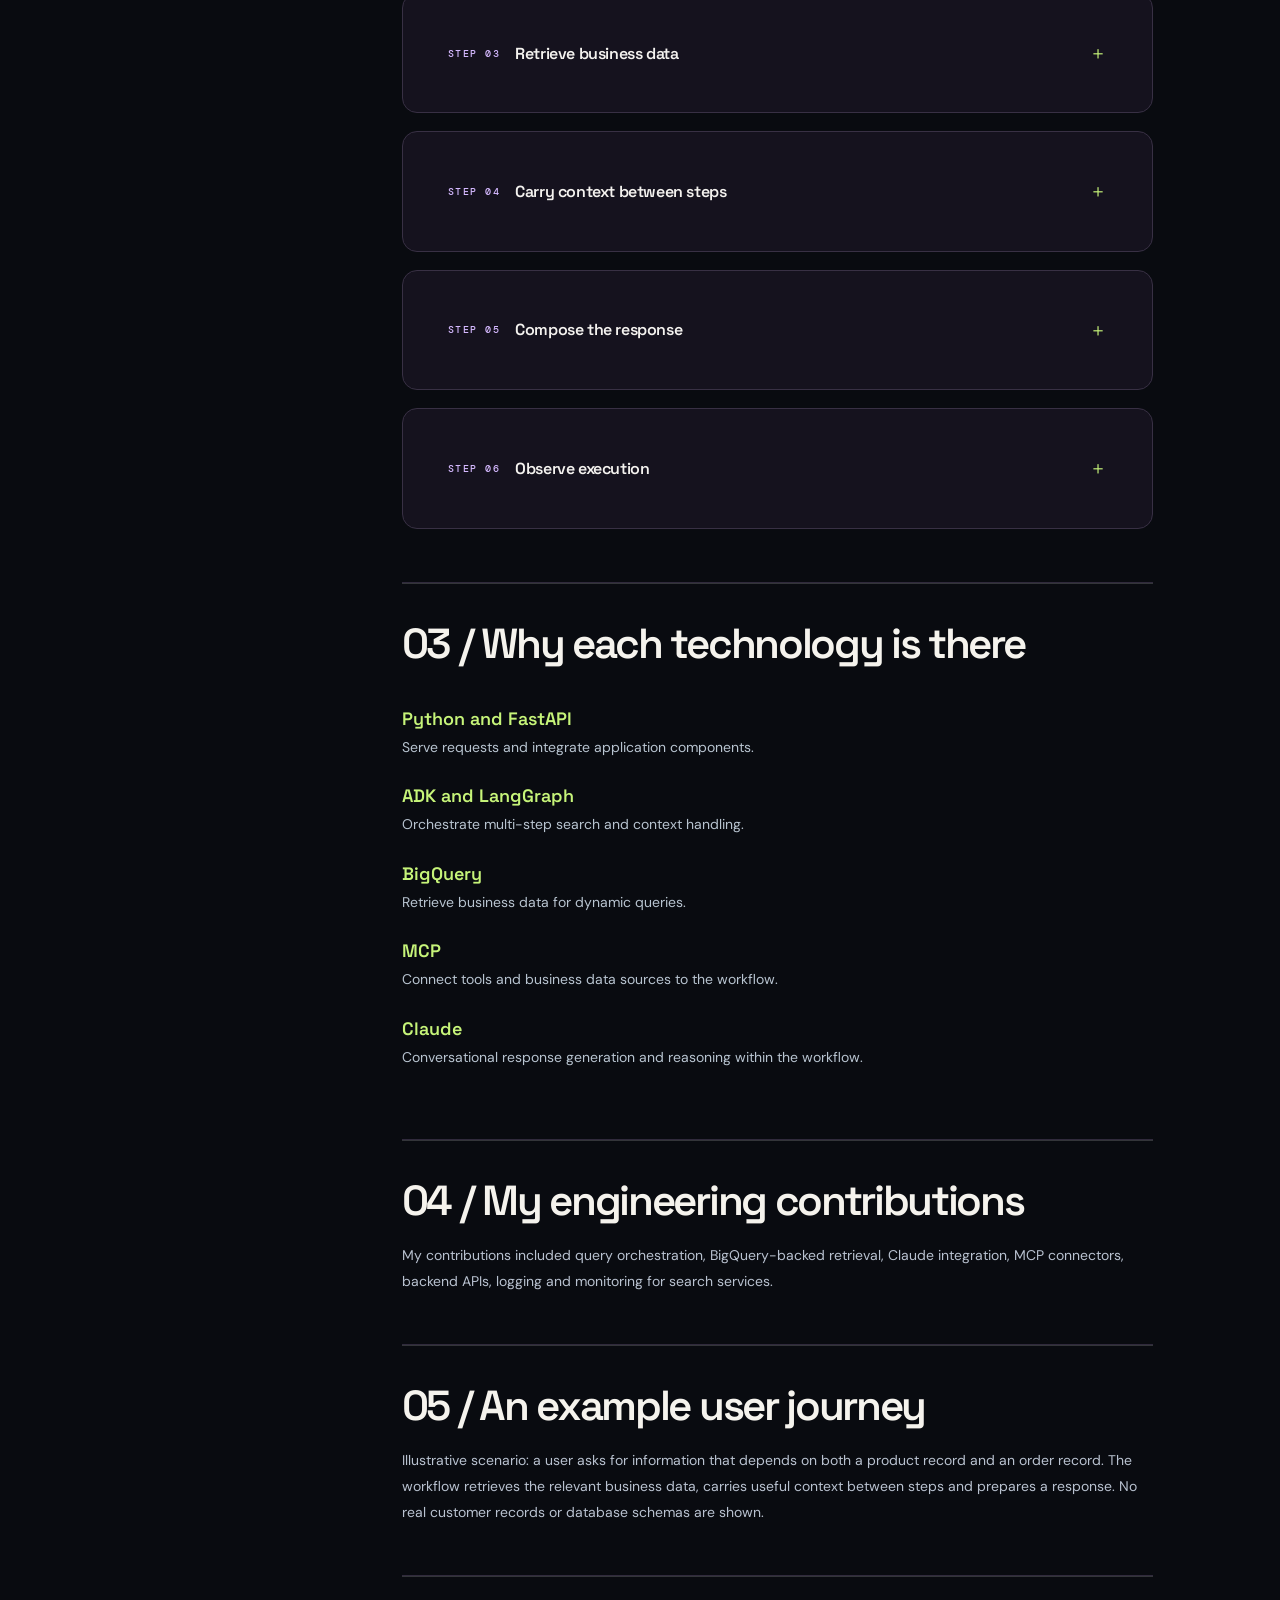
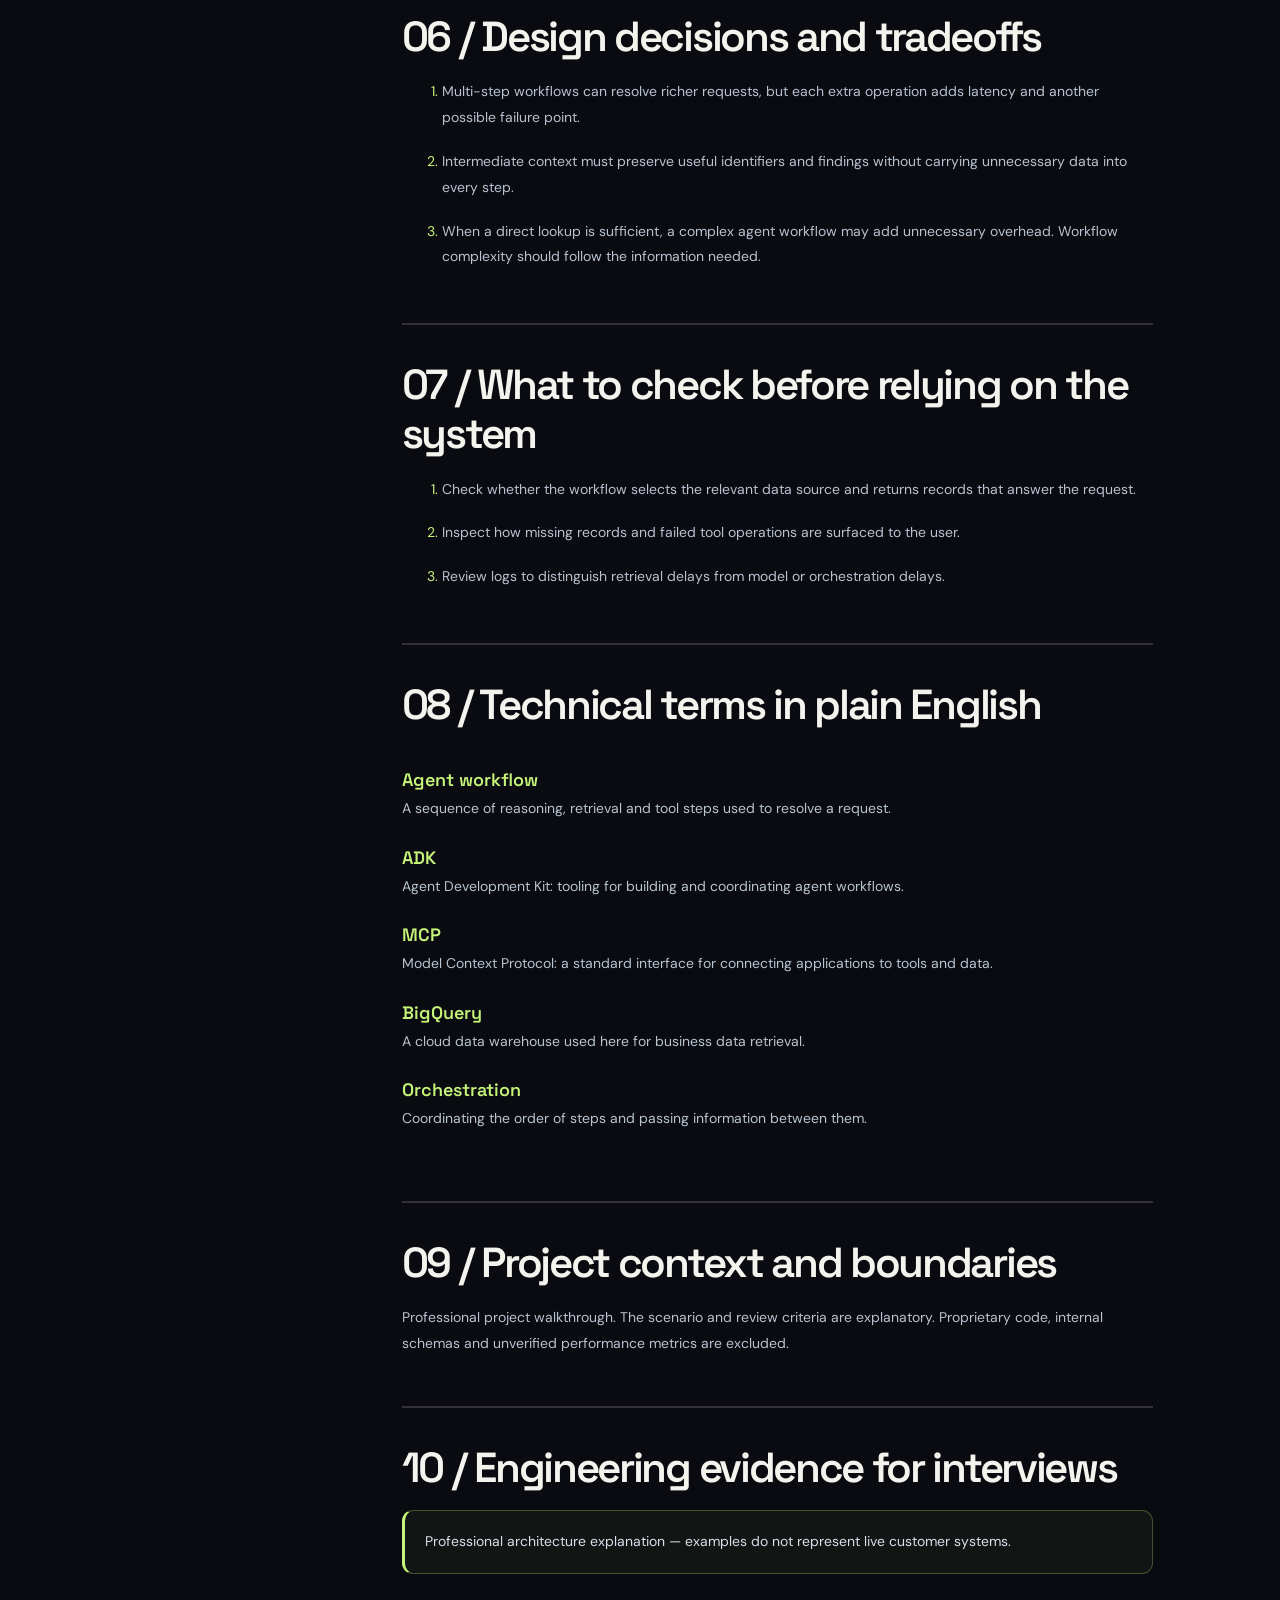
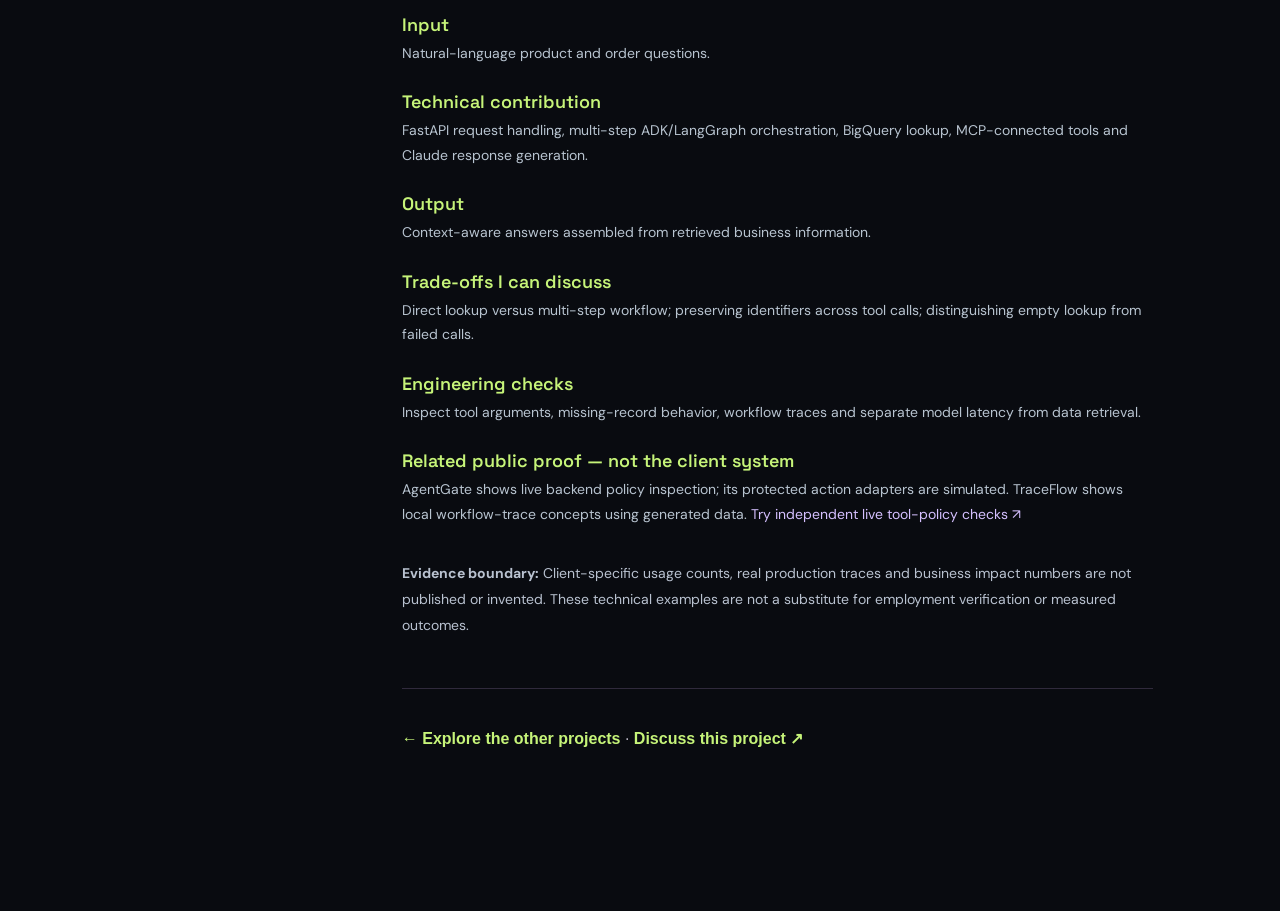
==== commit 168a18de: "portfolio: add source-accurate engineering evidence and interview talking points without fabricated " ====
--- a/agentic-search.html
+++ b/agentic-search.html
@@ -1 +1 @@
-<!doctype html><html lang="en"><head><meta charset="utf-8"><meta name="viewport" content="width=device-width,initial-scale=1"><title>Agentic product and order search | Neeli Yaswanth Kumar</title><link rel="preconnect" href="https://fonts.googleapis.com"><link rel="preconnect" href="https://fonts.gstatic.com" crossorigin><link href="https://fonts.googleapis.com/css2?family=DM+Mono:wght@400;500&family=DM+Sans:wght@400;500;600;700&family=Space+Grotesk:wght@400;500;600;700&display=swap" rel="stylesheet"><link rel="stylesheet" href="professional-cases.css?v=1"><style>body{margin:0;color:#f4f2ef;background:#090b10;font:16px/1.8 Arial,sans-serif}a{color:#d5c0ff}.layout{max-width:1180px;margin:auto;padding:45px 6% 100px;display:grid;grid-template-columns:210px 1fr;gap:65px}aside{position:sticky;top:35px;align-self:start}aside a{display:block;text-decoration:none;font-size:13px;margin:12px 0;color:#aaa3ba}article h1{font-size:clamp(38px,5vw,65px);line-height:1.1;letter-spacing:-2px}article h2{font-size:28px;margin-bottom:22px}article section{padding:35px 0;border-bottom:1px solid #302a3c}p,dd,li{color:#b7b2c1}.step{border:1px solid #383044;border-radius:15px;padding:25px;margin:18px 0;background:#15121e}.step h3{font-size:20px;margin:10px 0}.label{font:11px monospace;color:#d5b9ff;letter-spacing:1.5px}dt{font-weight:bold;margin-top:20px}dd{margin:6px 0}.summary{font-size:19px}.note{background:#1b1726;border-left:3px solid #bd9be6;padding:18px;font-size:14px}@media(max-width:750px){.layout{display:block;padding:28px 6%}aside{position:static;border-bottom:1px solid #302a3c;padding-bottom:20px}aside a{display:inline-block;margin:7px 12px 7px 0}}</style></head><body><nav><a class="brand" href="index.html">NYK.</a><a href="index.html#work">← Back to portfolio</a></nav><div class="layout"><aside><span class="label">IN THIS WALKTHROUGH</span><a href="#overview">01 / Overview</a><a href="#workflow">02 / Step by step</a><a href="#technology">03 / Technology roles</a><a href="#contributions">04 / My contributions</a><a href="#example">05 / Example journey</a><a href="#tradeoffs">06 / Design tradeoffs</a><a href="#review">07 / Quality checks</a><a href="#glossary">08 / Terms explained</a><a href="#scope">09 / Project context</a></aside><article><div class="label">PROJECT 02 / ENGINEERING WALKTHROUGH</div><h1>Agentic product and order search</h1><p class="summary">A multi-step search workflow connecting natural-language questions with business data and tools.</p><div class="case-everyday"><strong>EXPLAINED SIMPLY</strong><p>Imagine a customer-support specialist who checks several records before replying. The workflow decides which business data to retrieve, carries important findings forward, and then prepares a response.</p></div><section id="overview"><h2>01 / What problem does it solve?</h2><p>Some business questions require several related retrieval steps. A single response from a language model is insufficient when the answer depends on product or order records. The workflow connects conversational reasoning with access to business data.</p><p class="note">This page separates the project experience from illustrative examples and review criteria. Examples explain the architecture; they are not production screenshots or measured outcomes.</p></section><section id="workflow"><h2>02 / How the system works, step by step</h2><p>Follow the request through the system. Each stage has a different responsibility; the output of one stage becomes useful input for the next.</p><div class="professional-flow" aria-label="Illustrative architecture flow"><span>01 · Receive the request</span><i aria-hidden="true">→</i><span>02 · Orchestrate the workflow</span><i aria-hidden="true">→</i><span>03 · Retrieve business data</span><i aria-hidden="true">→</i><span>04 · Carry context between steps</span><i aria-hidden="true">→</i><span>05 · Compose the response</span><i aria-hidden="true">→</i><span>06 · Observe execution</span></div><p class="professional-flow-note">Select a numbered stage below to read what happens. This is an illustrative explanation of professional engineering experience, not a public customer service.</p><details class="step" open><summary><span class="label">STEP 01</span><strong>Receive the request</strong></summary><p>The backend accepts a natural-language question about products, orders or related business information.</p></details><details class="step"><summary><span class="label">STEP 02</span><strong>Orchestrate the workflow</strong></summary><p>ADK and LangGraph provide workflow orchestration for handling the request across multiple steps.</p></details><details class="step"><summary><span class="label">STEP 03</span><strong>Retrieve business data</strong></summary><p>BigQuery-backed retrieval provides business records relevant to the query. Tool integrations connect the workflow to external systems through MCP.</p></details><details class="step"><summary><span class="label">STEP 04</span><strong>Carry context between steps</strong></summary><p>Pass relevant results forward so later operations can use earlier findings rather than treating every step as an isolated question.</p></details><details class="step"><summary><span class="label">STEP 05</span><strong>Compose the response</strong></summary><p>Combine retrieved information with the conversational response workflow using Claude.</p></details><details class="step"><summary><span class="label">STEP 06</span><strong>Observe execution</strong></summary><p>Backend APIs, application logs and monitoring help investigate data retrieval, workflow behavior and performance issues.</p></details></section><section id="technology"><h2>03 / Why each technology is there</h2><dl><dt>Python and FastAPI</dt><dd>Serve requests and integrate application components.</dd><dt>ADK and LangGraph</dt><dd>Orchestrate multi-step search and context handling.</dd><dt>BigQuery</dt><dd>Retrieve business data for dynamic queries.</dd><dt>MCP</dt><dd>Connect tools and business data sources to the workflow.</dd><dt>Claude</dt><dd>Conversational response generation and reasoning within the workflow.</dd></dl></section><section id="contributions"><h2>04 / My engineering contributions</h2><p>My contributions included query orchestration, BigQuery-backed retrieval, Claude integration, MCP connectors, backend APIs, logging and monitoring for search services.</p></section><section id="example"><h2>05 / An example user journey</h2><p>Illustrative scenario: a user asks for information that depends on both a product record and an order record. The workflow retrieves the relevant business data, carries useful context between steps and prepares a response. No real customer records or database schemas are shown.</p></section><section id="tradeoffs"><h2>06 / Design decisions and tradeoffs</h2><ol><li style="margin-bottom:18px">Multi-step workflows can resolve richer requests, but each extra operation adds latency and another possible failure point.</li><li style="margin-bottom:18px">Intermediate context must preserve useful identifiers and findings without carrying unnecessary data into every step.</li><li style="margin-bottom:18px">When a direct lookup is sufficient, a complex agent workflow may add unnecessary overhead. Workflow complexity should follow the information needed.</li></ol></section><section id="review"><h2>07 / What to check before relying on the system</h2><ol><li style="margin-bottom:18px">Check whether the workflow selects the relevant data source and returns records that answer the request.</li><li style="margin-bottom:18px">Inspect how missing records and failed tool operations are surfaced to the user.</li><li style="margin-bottom:18px">Review logs to distinguish retrieval delays from model or orchestration delays.</li></ol></section><section id="glossary"><h2>08 / Technical terms in plain English</h2><dl><dt>Agent workflow</dt><dd>A sequence of reasoning, retrieval and tool steps used to resolve a request.</dd><dt>ADK</dt><dd>Agent Development Kit: tooling for building and coordinating agent workflows.</dd><dt>MCP</dt><dd>Model Context Protocol: a standard interface for connecting applications to tools and data.</dd><dt>BigQuery</dt><dd>A cloud data warehouse used here for business data retrieval.</dd><dt>Orchestration</dt><dd>Coordinating the order of steps and passing information between them.</dd></dl></section><section id="scope"><h2>09 / Project context and boundaries</h2><p>Professional project walkthrough. The scenario and review criteria are explanatory. Proprietary code, internal schemas and unverified performance metrics are excluded.</p></section><p><a href="index.html#work">← Explore the other projects</a> · <a href="mailto:kyaswanthneeli@gmail.com">Discuss this project ↗</a></p></article></div></body></html>+<!doctype html><html lang="en"><head><meta charset="utf-8"><meta name="viewport" content="width=device-width,initial-scale=1"><title>Agentic product and order search | Neeli Yaswanth Kumar</title><link rel="preconnect" href="https://fonts.googleapis.com"><link rel="preconnect" href="https://fonts.gstatic.com" crossorigin><link href="https://fonts.googleapis.com/css2?family=DM+Mono:wght@400;500&family=DM+Sans:wght@400;500;600;700&family=Space+Grotesk:wght@400;500;600;700&display=swap" rel="stylesheet"><link rel="stylesheet" href="professional-cases.css?v=1"><style>body{margin:0;color:#f4f2ef;background:#090b10;font:16px/1.8 Arial,sans-serif}a{color:#d5c0ff}.layout{max-width:1180px;margin:auto;padding:45px 6% 100px;display:grid;grid-template-columns:210px 1fr;gap:65px}aside{position:sticky;top:35px;align-self:start}aside a{display:block;text-decoration:none;font-size:13px;margin:12px 0;color:#aaa3ba}article h1{font-size:clamp(38px,5vw,65px);line-height:1.1;letter-spacing:-2px}article h2{font-size:28px;margin-bottom:22px}article section{padding:35px 0;border-bottom:1px solid #302a3c}p,dd,li{color:#b7b2c1}.step{border:1px solid #383044;border-radius:15px;padding:25px;margin:18px 0;background:#15121e}.step h3{font-size:20px;margin:10px 0}.label{font:11px monospace;color:#d5b9ff;letter-spacing:1.5px}dt{font-weight:bold;margin-top:20px}dd{margin:6px 0}.summary{font-size:19px}.note{background:#1b1726;border-left:3px solid #bd9be6;padding:18px;font-size:14px}@media(max-width:750px){.layout{display:block;padding:28px 6%}aside{position:static;border-bottom:1px solid #302a3c;padding-bottom:20px}aside a{display:inline-block;margin:7px 12px 7px 0}}</style><script defer src="/clean-links.js"></script></head><body><nav><a class="brand" href="index.html">NYK.</a><a href="index.html#work">← Back to portfolio</a></nav><div class="layout"><aside><span class="label">IN THIS WALKTHROUGH</span><a href="#overview">01 / Overview</a><a href="#workflow">02 / Step by step</a><a href="#technology">03 / Technology roles</a><a href="#contributions">04 / My contributions</a><a href="#example">05 / Example journey</a><a href="#tradeoffs">06 / Design tradeoffs</a><a href="#review">07 / Quality checks</a><a href="#glossary">08 / Terms explained</a><a href="#scope">09 / Project context</a><a href="#engineering-evidence">10 / Engineering evidence</a></aside><article><div class="label">PROJECT 02 / ENGINEERING WALKTHROUGH</div><h1>Agentic product and order search</h1><p class="summary">A multi-step search workflow connecting natural-language questions with business data and tools.</p><div class="case-everyday"><strong>EXPLAINED SIMPLY</strong><p>Imagine a customer-support specialist who checks several records before replying. The workflow decides which business data to retrieve, carries important findings forward, and then prepares a response.</p></div><section id="overview"><h2>01 / What problem does it solve?</h2><p>Some business questions require several related retrieval steps. A single response from a language model is insufficient when the answer depends on product or order records. The workflow connects conversational reasoning with access to business data.</p><p class="note">This page separates the project experience from illustrative examples and review criteria. Examples explain the architecture; they are not production screenshots or measured outcomes.</p></section><section id="workflow"><h2>02 / How the system works, step by step</h2><p>Follow the request through the system. Each stage has a different responsibility; the output of one stage becomes useful input for the next.</p><div class="professional-flow" aria-label="Illustrative architecture flow"><span>01 · Receive the request</span><i aria-hidden="true">→</i><span>02 · Orchestrate the workflow</span><i aria-hidden="true">→</i><span>03 · Retrieve business data</span><i aria-hidden="true">→</i><span>04 · Carry context between steps</span><i aria-hidden="true">→</i><span>05 · Compose the response</span><i aria-hidden="true">→</i><span>06 · Observe execution</span></div><p class="professional-flow-note">Select a numbered stage below to read what happens. This is an illustrative explanation of professional engineering experience, not a public customer service.</p><details class="step" open><summary><span class="label">STEP 01</span><strong>Receive the request</strong></summary><p>The backend accepts a natural-language question about products, orders or related business information.</p></details><details class="step"><summary><span class="label">STEP 02</span><strong>Orchestrate the workflow</strong></summary><p>ADK and LangGraph provide workflow orchestration for handling the request across multiple steps.</p></details><details class="step"><summary><span class="label">STEP 03</span><strong>Retrieve business data</strong></summary><p>BigQuery-backed retrieval provides business records relevant to the query. Tool integrations connect the workflow to external systems through MCP.</p></details><details class="step"><summary><span class="label">STEP 04</span><strong>Carry context between steps</strong></summary><p>Pass relevant results forward so later operations can use earlier findings rather than treating every step as an isolated question.</p></details><details class="step"><summary><span class="label">STEP 05</span><strong>Compose the response</strong></summary><p>Combine retrieved information with the conversational response workflow using Claude.</p></details><details class="step"><summary><span class="label">STEP 06</span><strong>Observe execution</strong></summary><p>Backend APIs, application logs and monitoring help investigate data retrieval, workflow behavior and performance issues.</p></details></section><section id="technology"><h2>03 / Why each technology is there</h2><dl><dt>Python and FastAPI</dt><dd>Serve requests and integrate application components.</dd><dt>ADK and LangGraph</dt><dd>Orchestrate multi-step search and context handling.</dd><dt>BigQuery</dt><dd>Retrieve business data for dynamic queries.</dd><dt>MCP</dt><dd>Connect tools and business data sources to the workflow.</dd><dt>Claude</dt><dd>Conversational response generation and reasoning within the workflow.</dd></dl></section><section id="contributions"><h2>04 / My engineering contributions</h2><p>My contributions included query orchestration, BigQuery-backed retrieval, Claude integration, MCP connectors, backend APIs, logging and monitoring for search services.</p></section><section id="example"><h2>05 / An example user journey</h2><p>Illustrative scenario: a user asks for information that depends on both a product record and an order record. The workflow retrieves the relevant business data, carries useful context between steps and prepares a response. No real customer records or database schemas are shown.</p></section><section id="tradeoffs"><h2>06 / Design decisions and tradeoffs</h2><ol><li style="margin-bottom:18px">Multi-step workflows can resolve richer requests, but each extra operation adds latency and another possible failure point.</li><li style="margin-bottom:18px">Intermediate context must preserve useful identifiers and findings without carrying unnecessary data into every step.</li><li style="margin-bottom:18px">When a direct lookup is sufficient, a complex agent workflow may add unnecessary overhead. Workflow complexity should follow the information needed.</li></ol></section><section id="review"><h2>07 / What to check before relying on the system</h2><ol><li style="margin-bottom:18px">Check whether the workflow selects the relevant data source and returns records that answer the request.</li><li style="margin-bottom:18px">Inspect how missing records and failed tool operations are surfaced to the user.</li><li style="margin-bottom:18px">Review logs to distinguish retrieval delays from model or orchestration delays.</li></ol></section><section id="glossary"><h2>08 / Technical terms in plain English</h2><dl><dt>Agent workflow</dt><dd>A sequence of reasoning, retrieval and tool steps used to resolve a request.</dd><dt>ADK</dt><dd>Agent Development Kit: tooling for building and coordinating agent workflows.</dd><dt>MCP</dt><dd>Model Context Protocol: a standard interface for connecting applications to tools and data.</dd><dt>BigQuery</dt><dd>A cloud data warehouse used here for business data retrieval.</dd><dt>Orchestration</dt><dd>Coordinating the order of steps and passing information between them.</dd></dl></section><section id="scope"><h2>09 / Project context and boundaries</h2><p>Professional project walkthrough. The scenario and review criteria are explanatory. Proprietary code, internal schemas and unverified performance metrics are excluded.</p></section><section id="engineering-evidence" aria-labelledby="evidence-title"><h2 id="evidence-title">10 / Engineering evidence for interviews</h2><p class="note">Professional architecture explanation — examples do not represent live customer systems.</p><dl><dt>Input</dt><dd>Natural-language product and order questions.</dd><dt>Technical contribution</dt><dd>FastAPI request handling, multi-step ADK/LangGraph orchestration, BigQuery lookup, MCP-connected tools and Claude response generation.</dd><dt>Output</dt><dd>Context-aware answers assembled from retrieved business information.</dd><dt>Trade-offs I can discuss</dt><dd>Direct lookup versus multi-step workflow; preserving identifiers across tool calls; distinguishing empty lookup from failed calls.</dd><dt>Engineering checks</dt><dd>Inspect tool arguments, missing-record behavior, workflow traces and separate model latency from data retrieval.</dd><dt>Related public proof — not the client system</dt><dd>AgentGate shows live backend policy inspection; its protected action adapters are simulated. TraceFlow shows local workflow-trace concepts using generated data. <a href="https://kyaswanthneeli-stack.github.io/projects/agentgate.html">Try independent live tool-policy checks ↗</a></dd></dl><p><strong>Evidence boundary:</strong> Client-specific usage counts, real production traces and business impact numbers are not published or invented. These technical examples are not a substitute for employment verification or measured outcomes.</p></section><p><a href="index.html#work">← Explore the other projects</a> · <a href="mailto:kyaswanthneeli@gmail.com">Discuss this project ↗</a></p></article></div></body></html>
